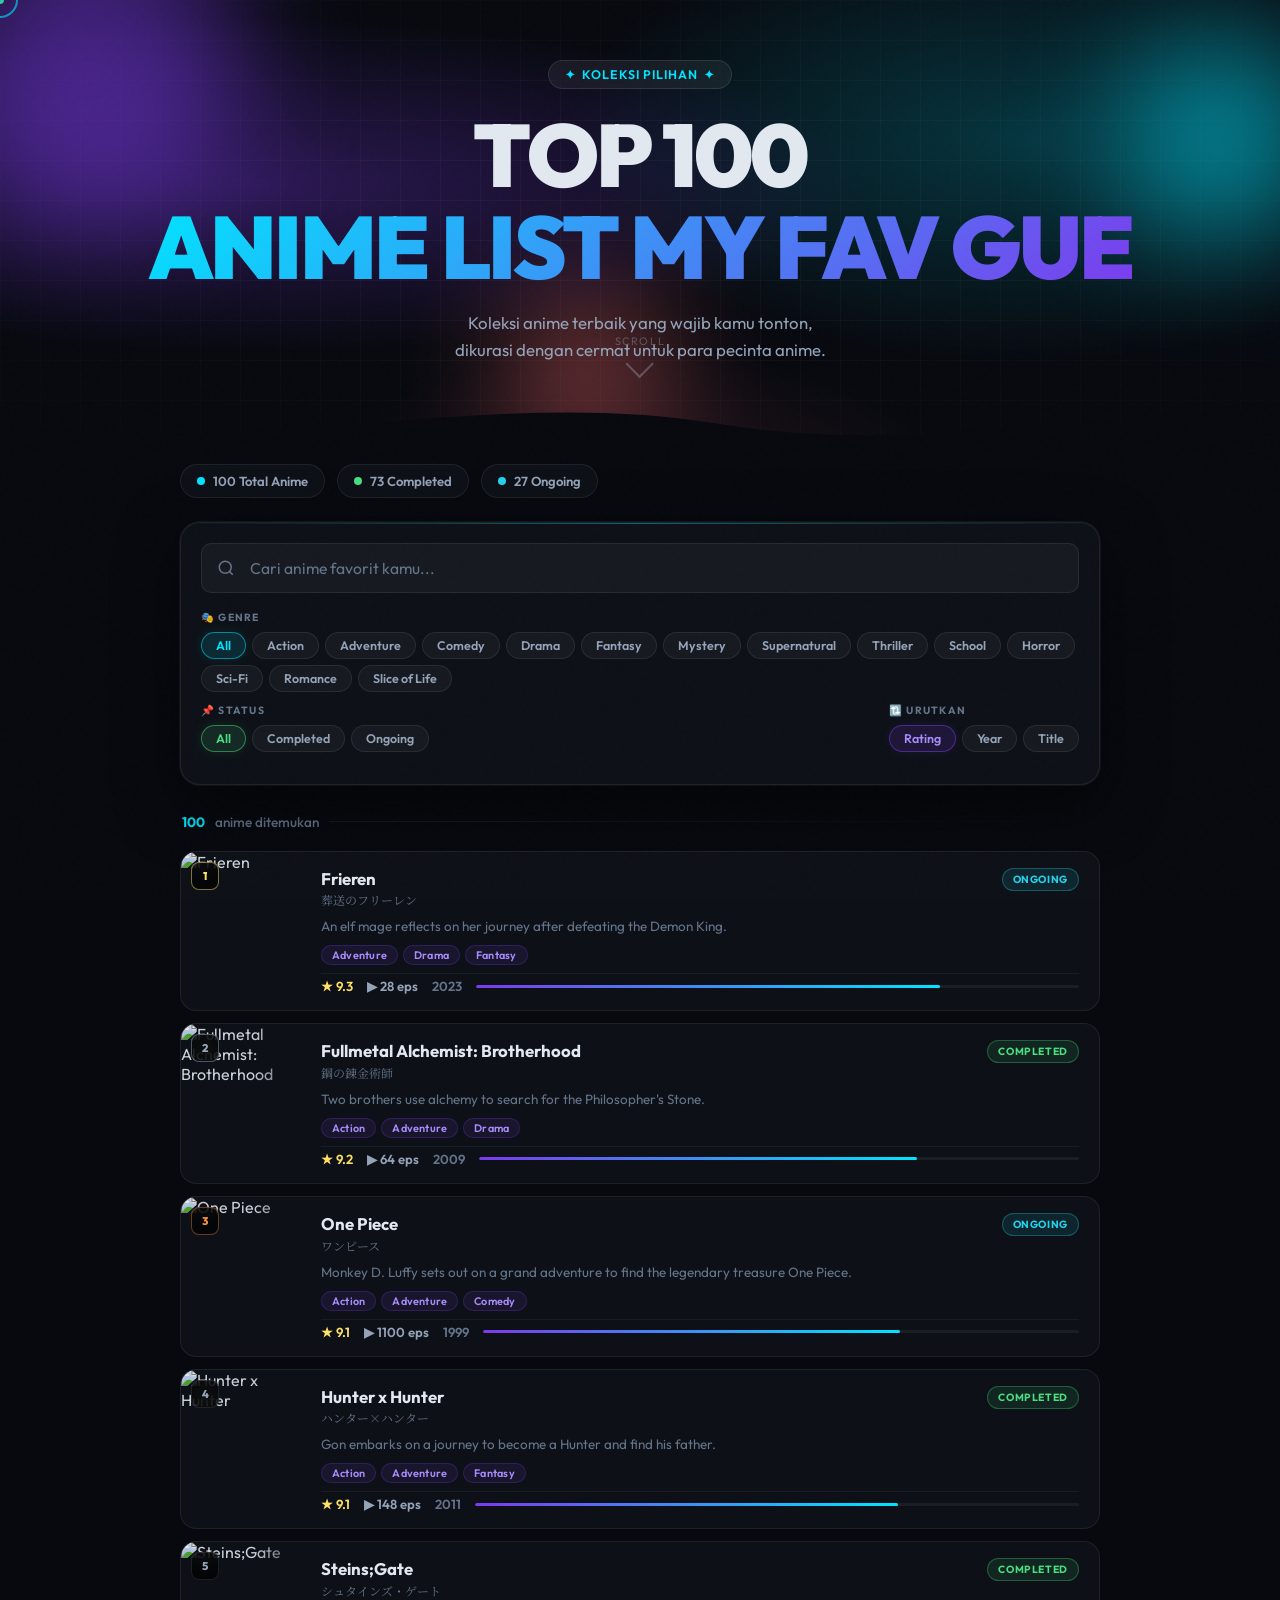
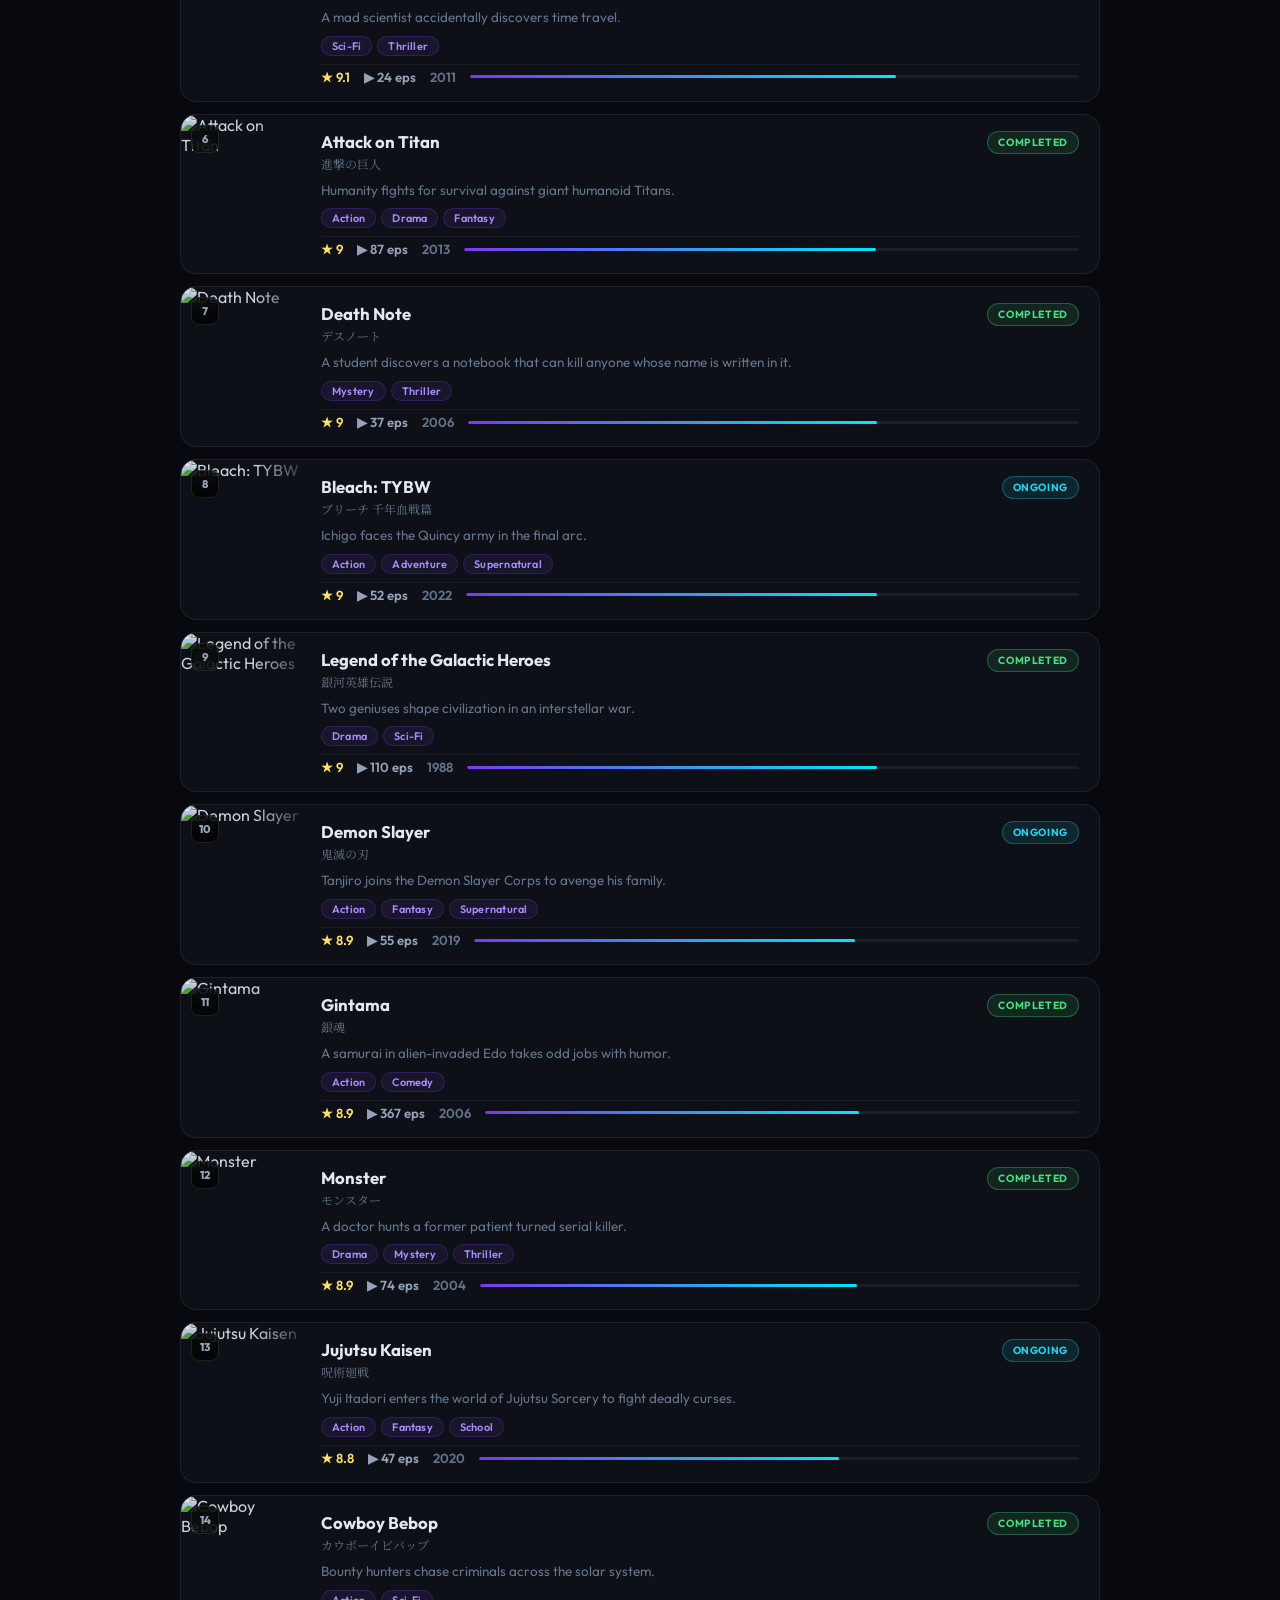
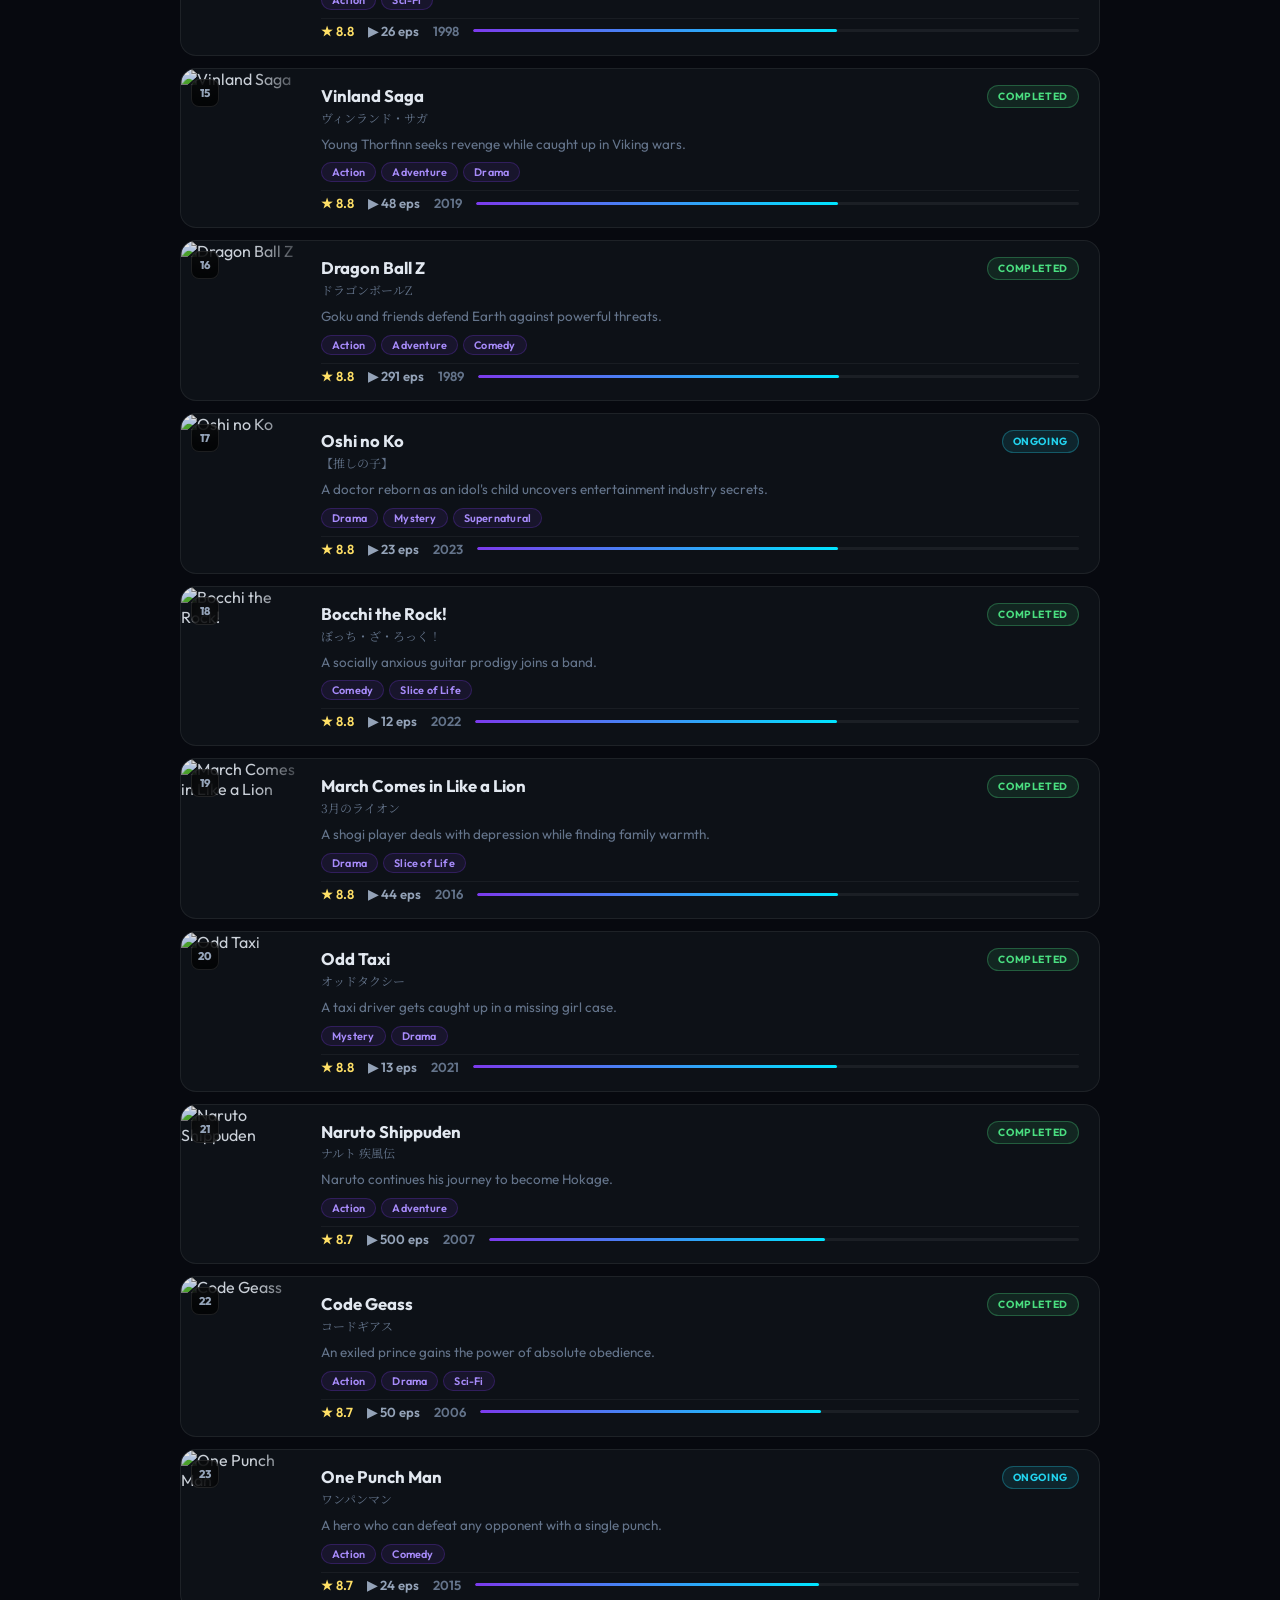
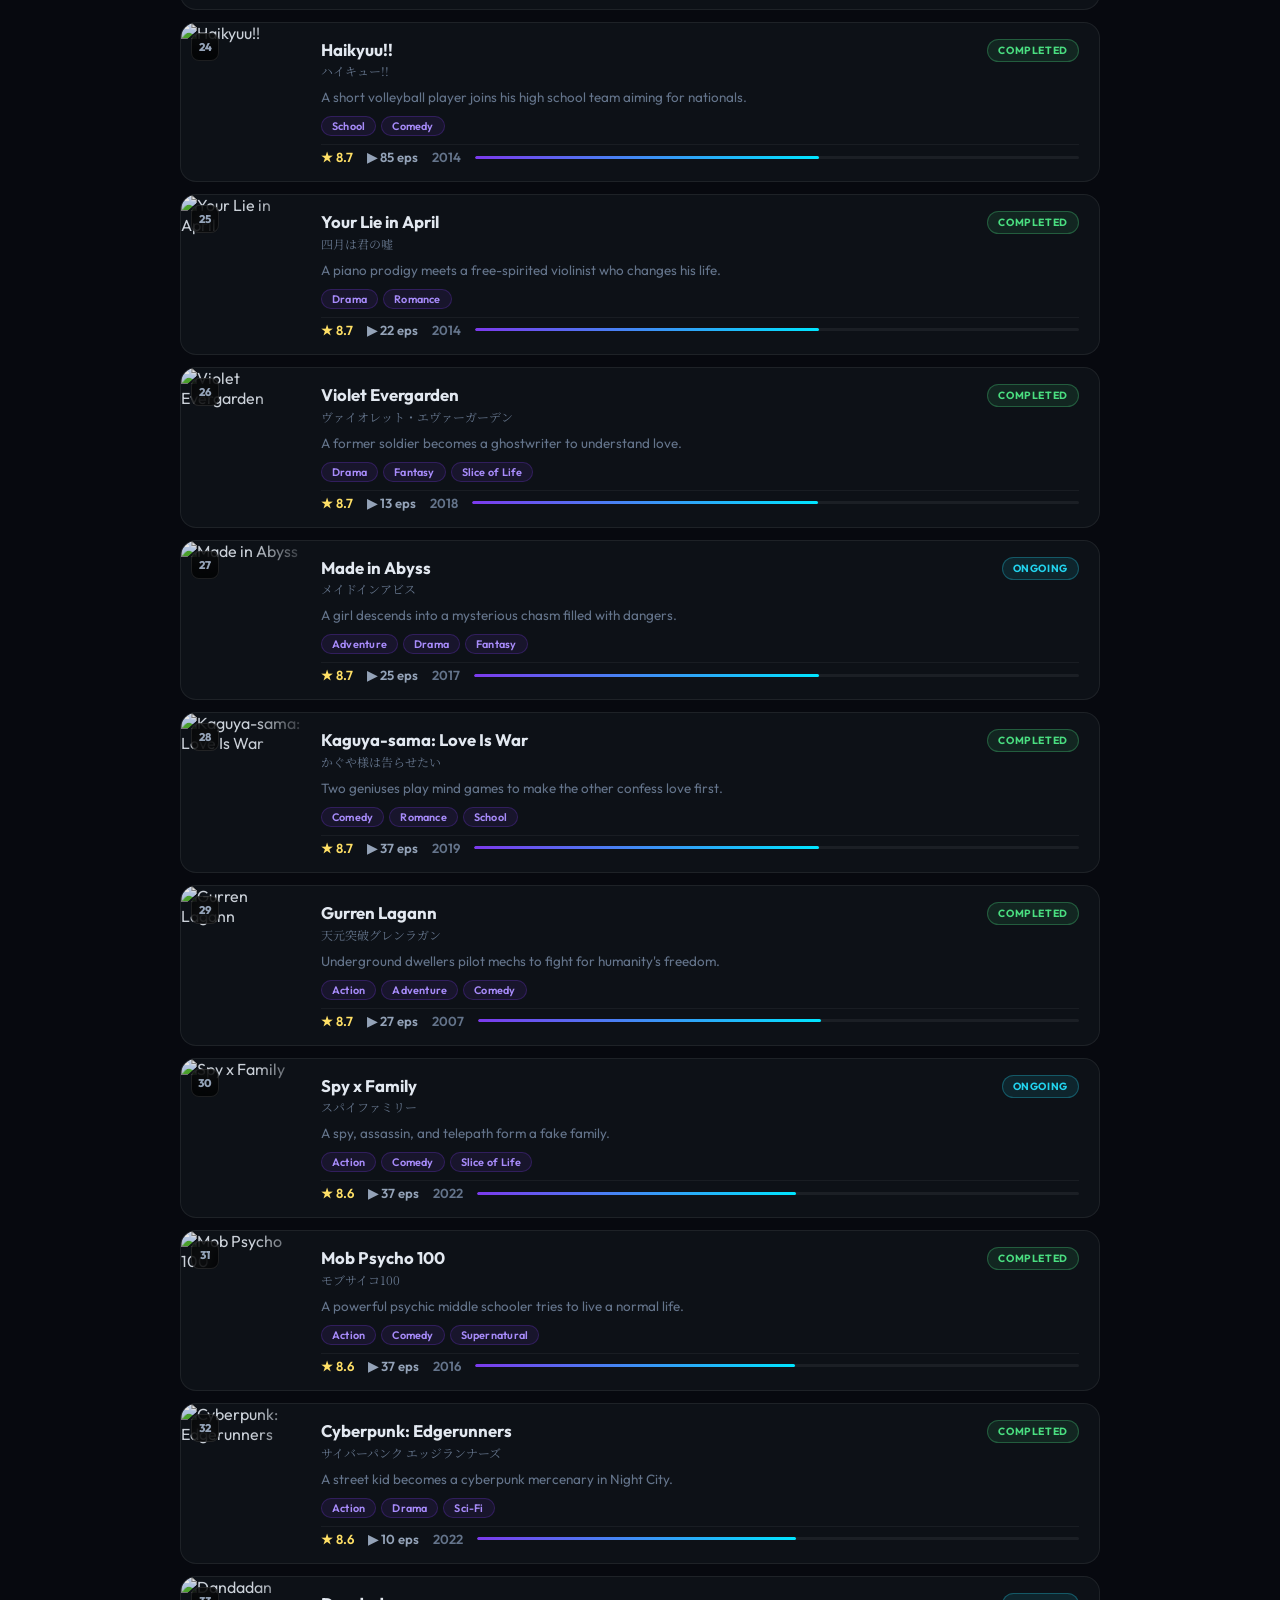
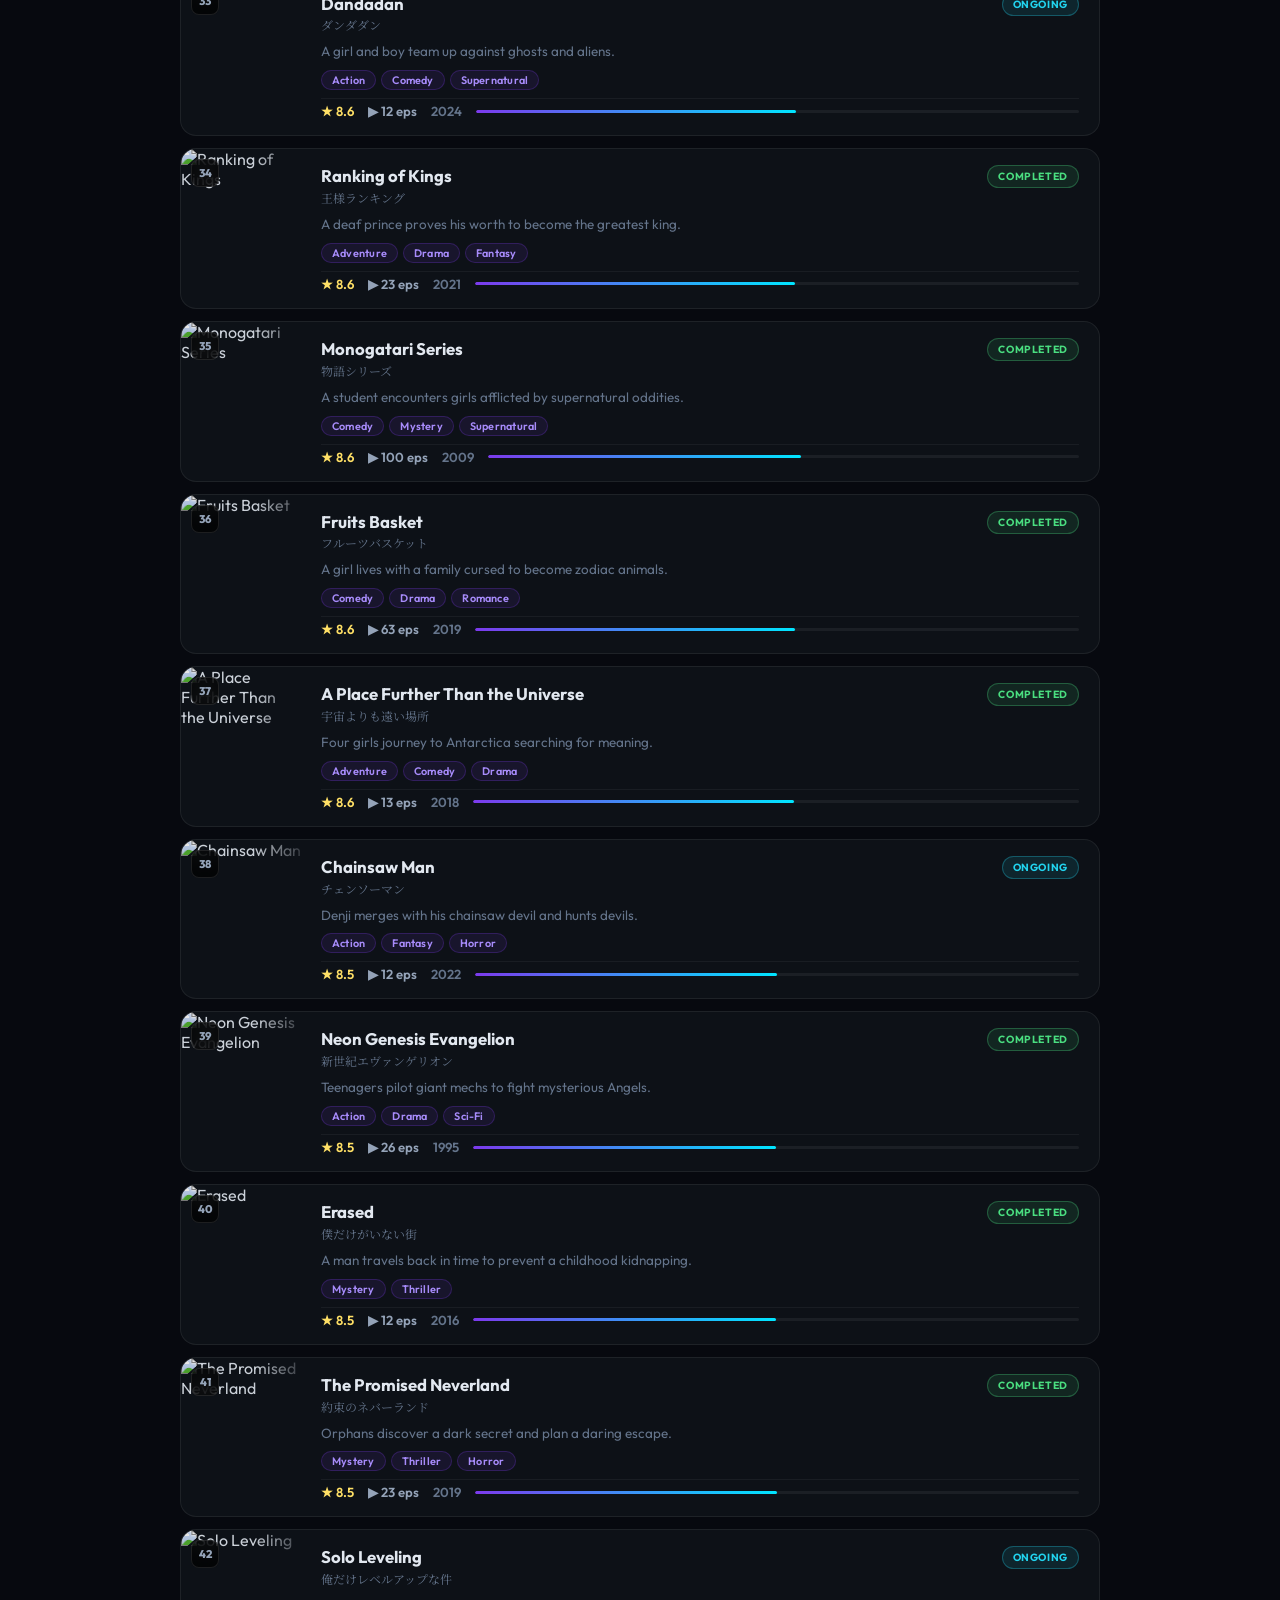
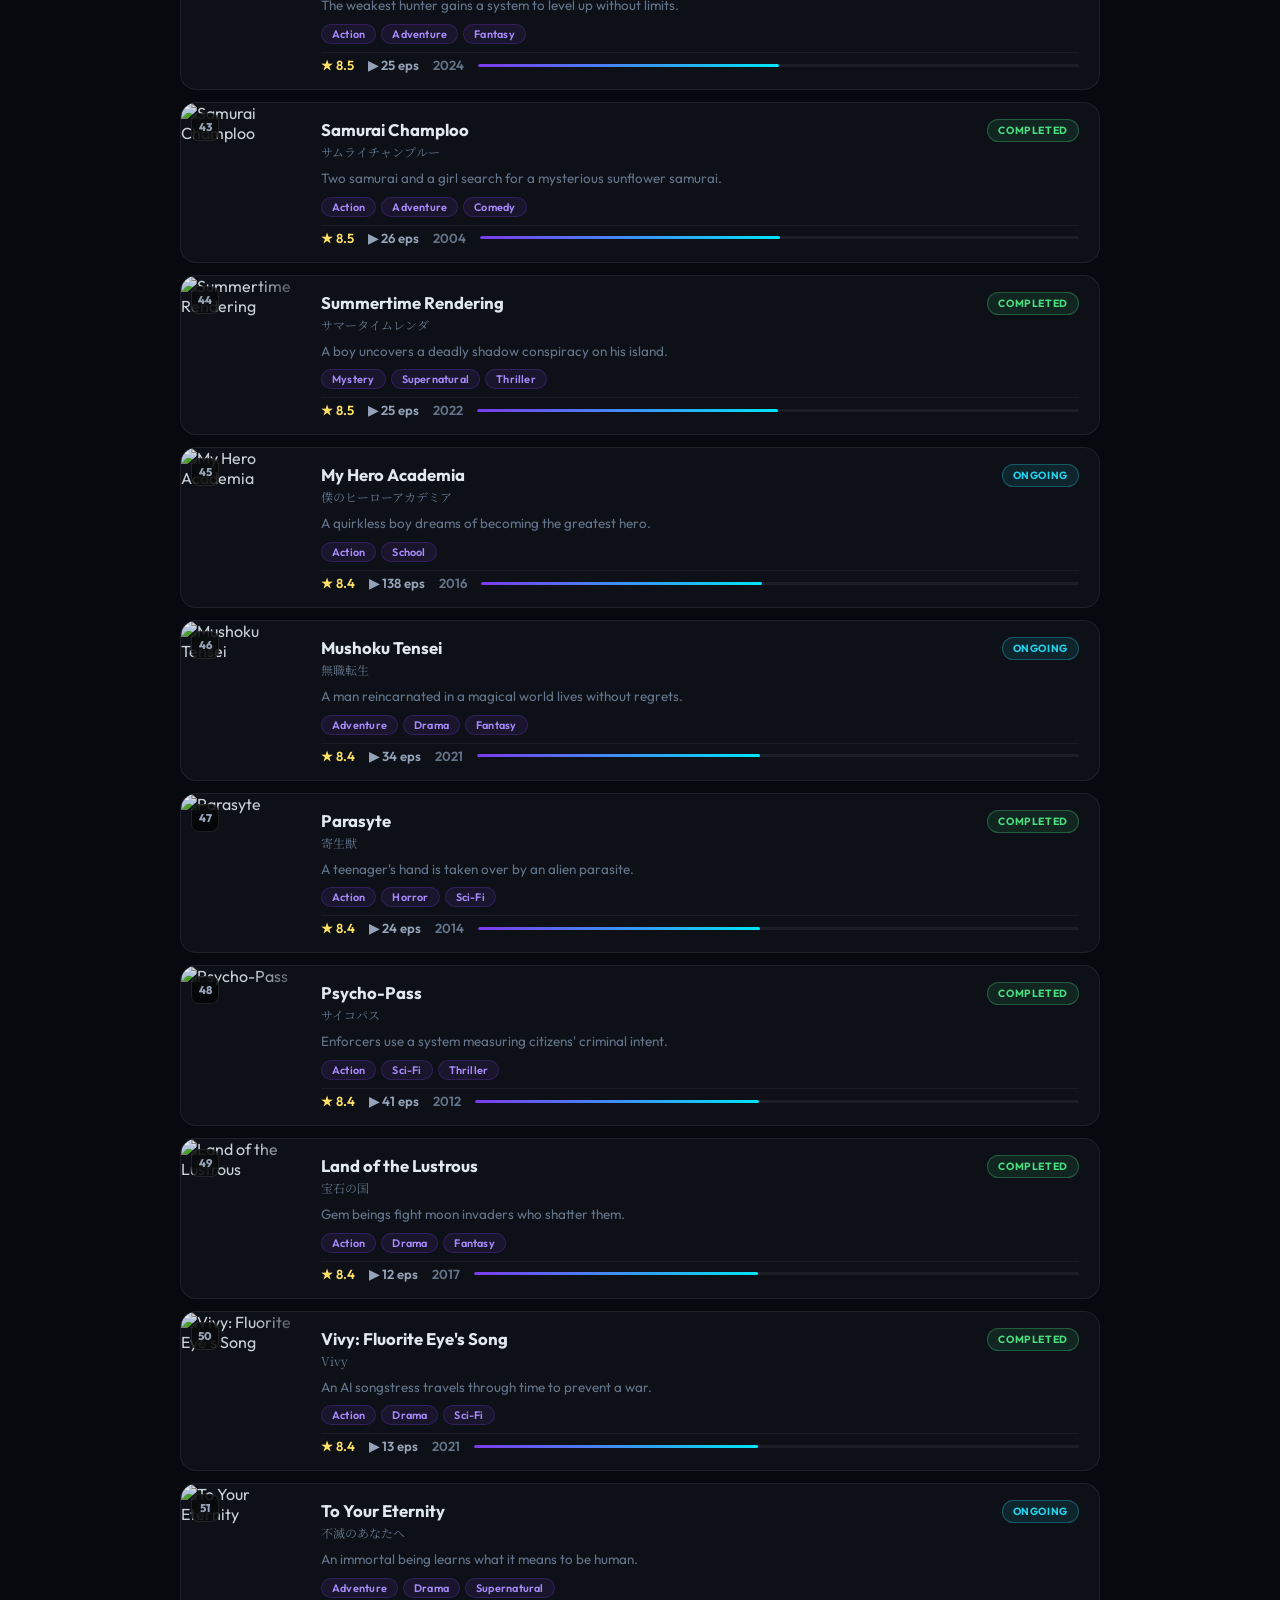
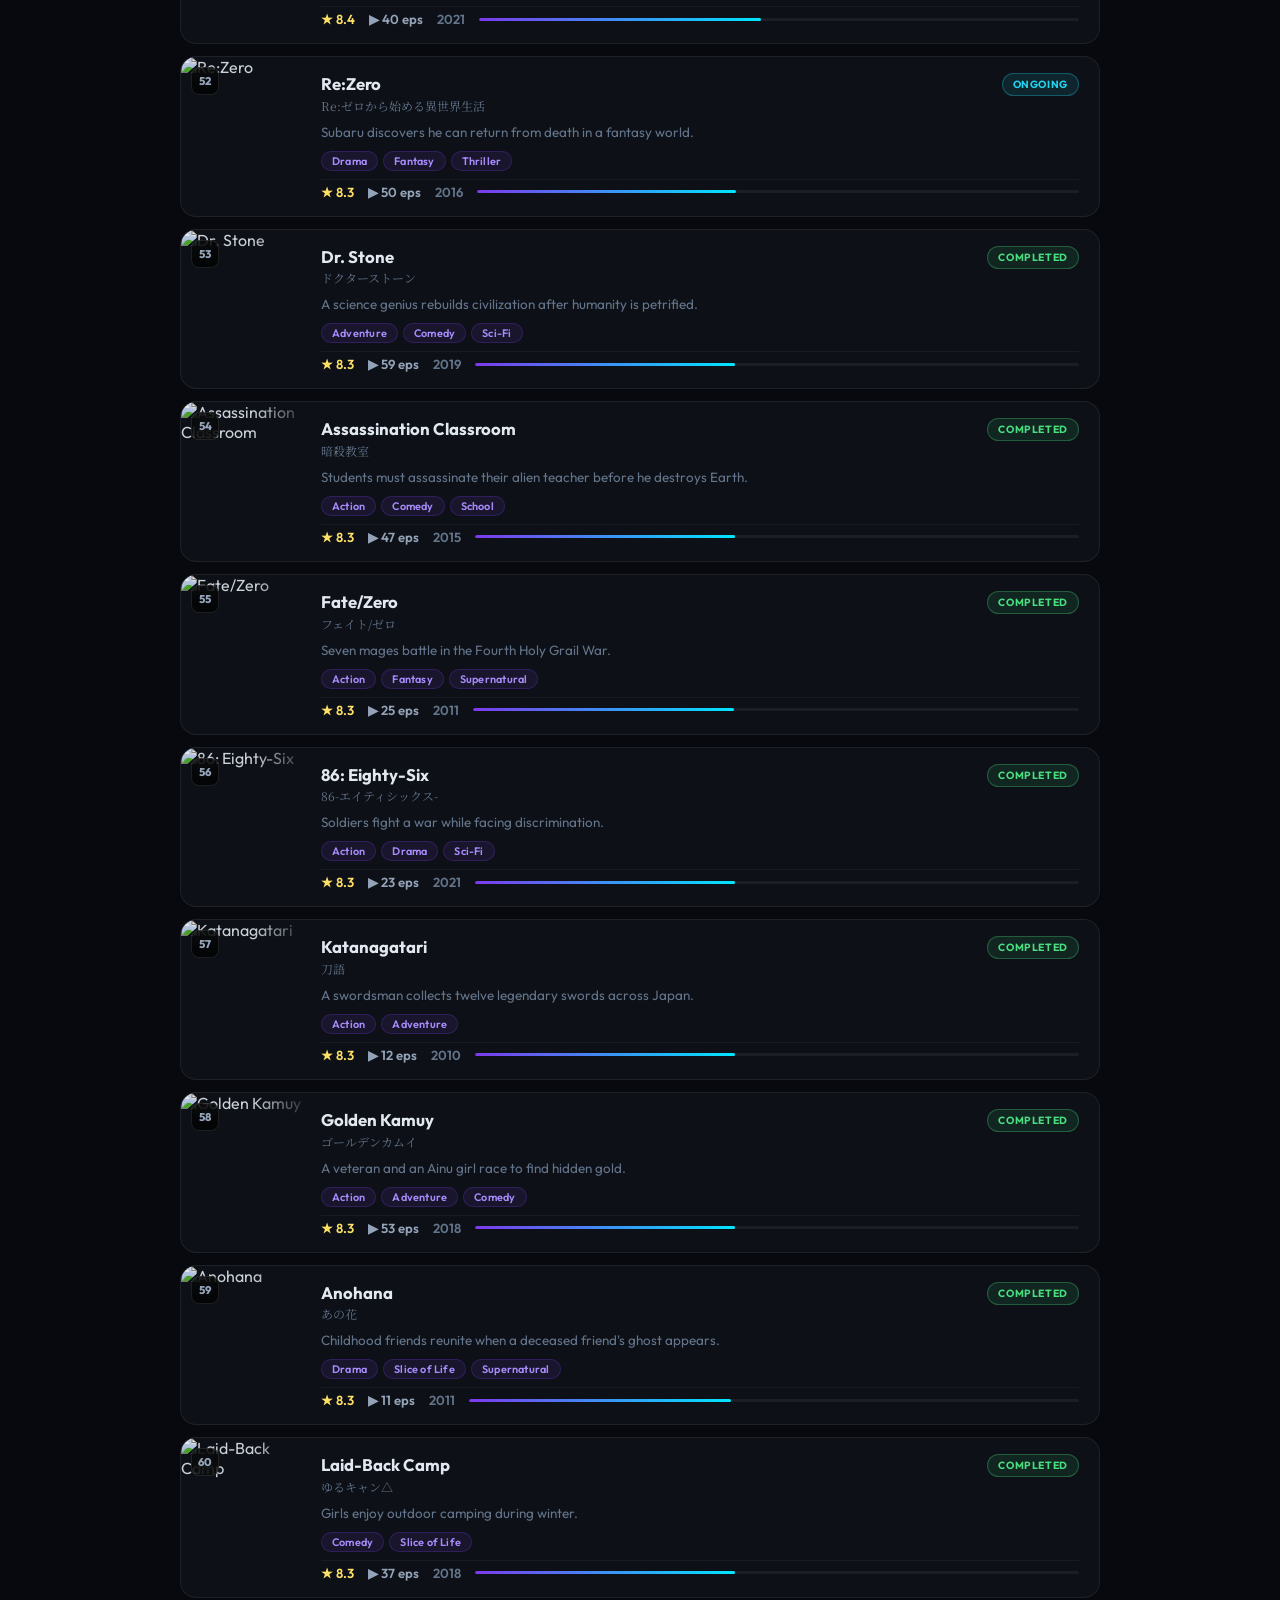
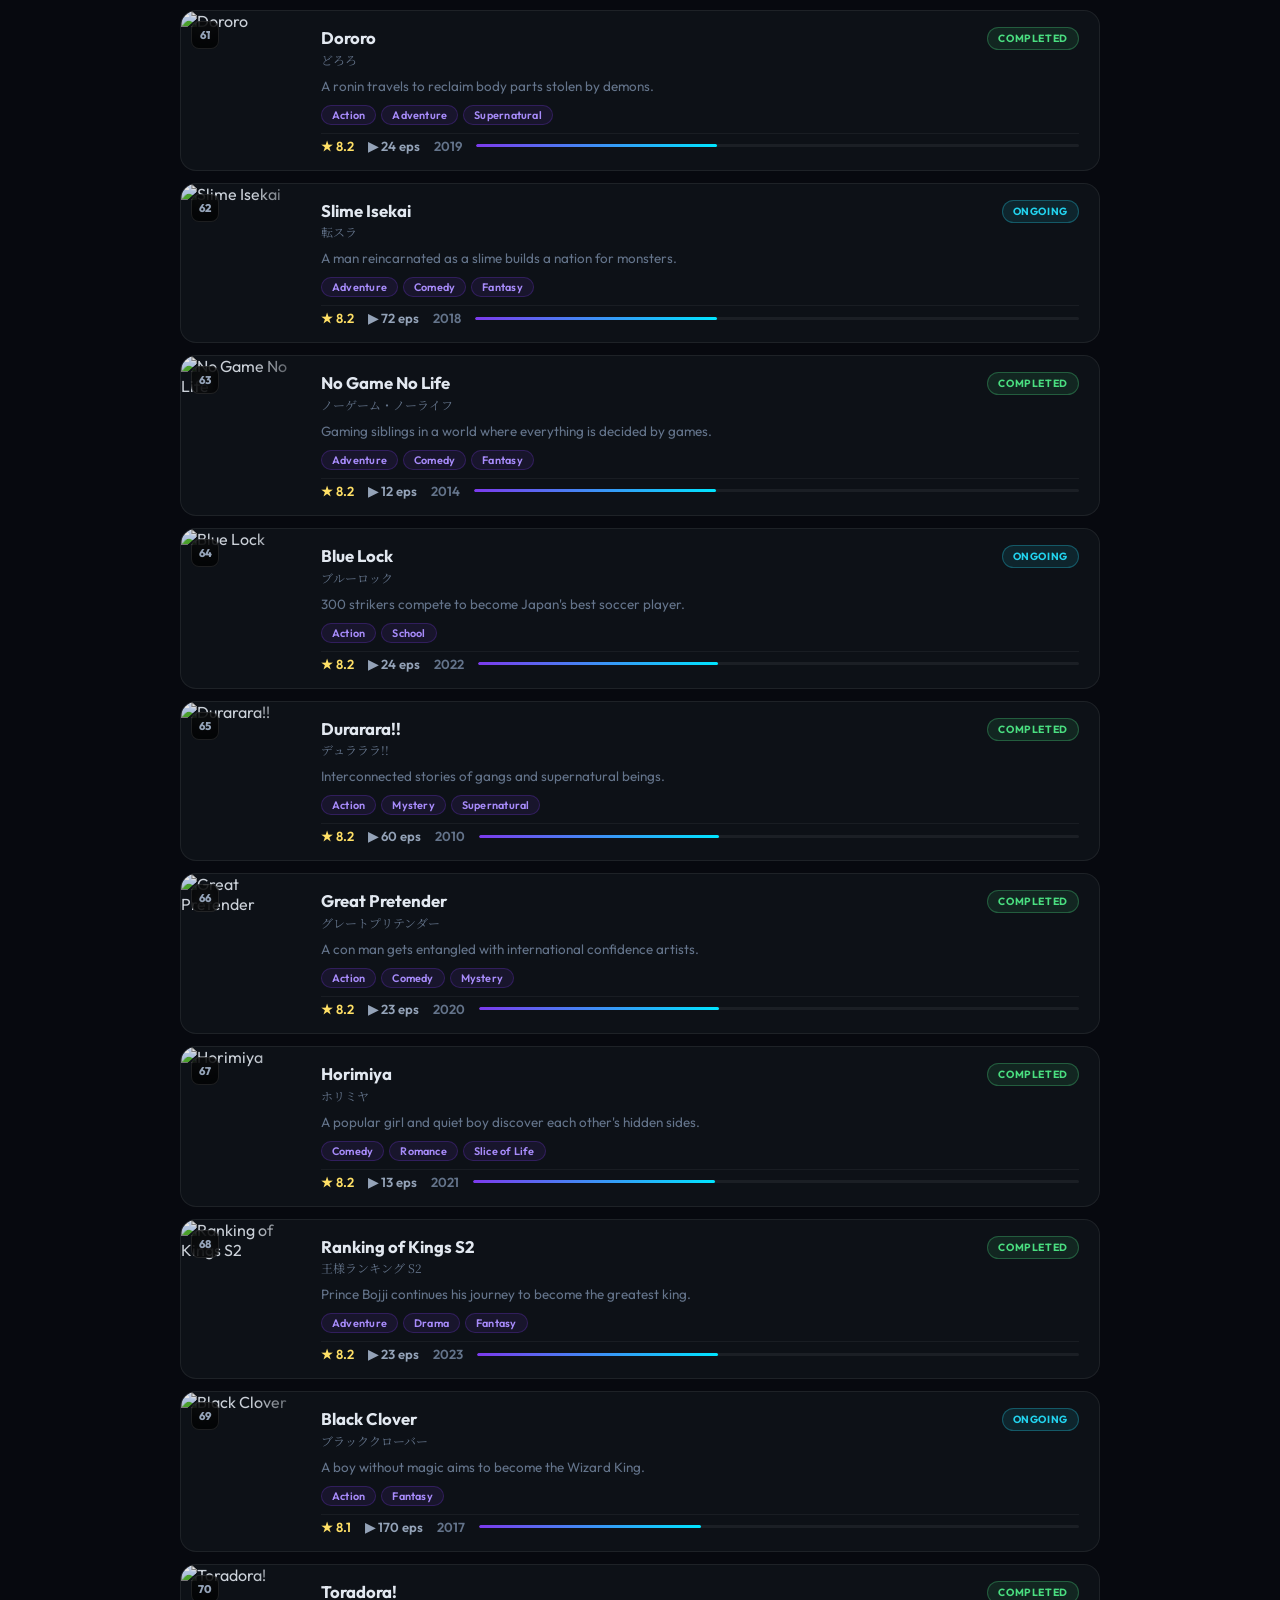
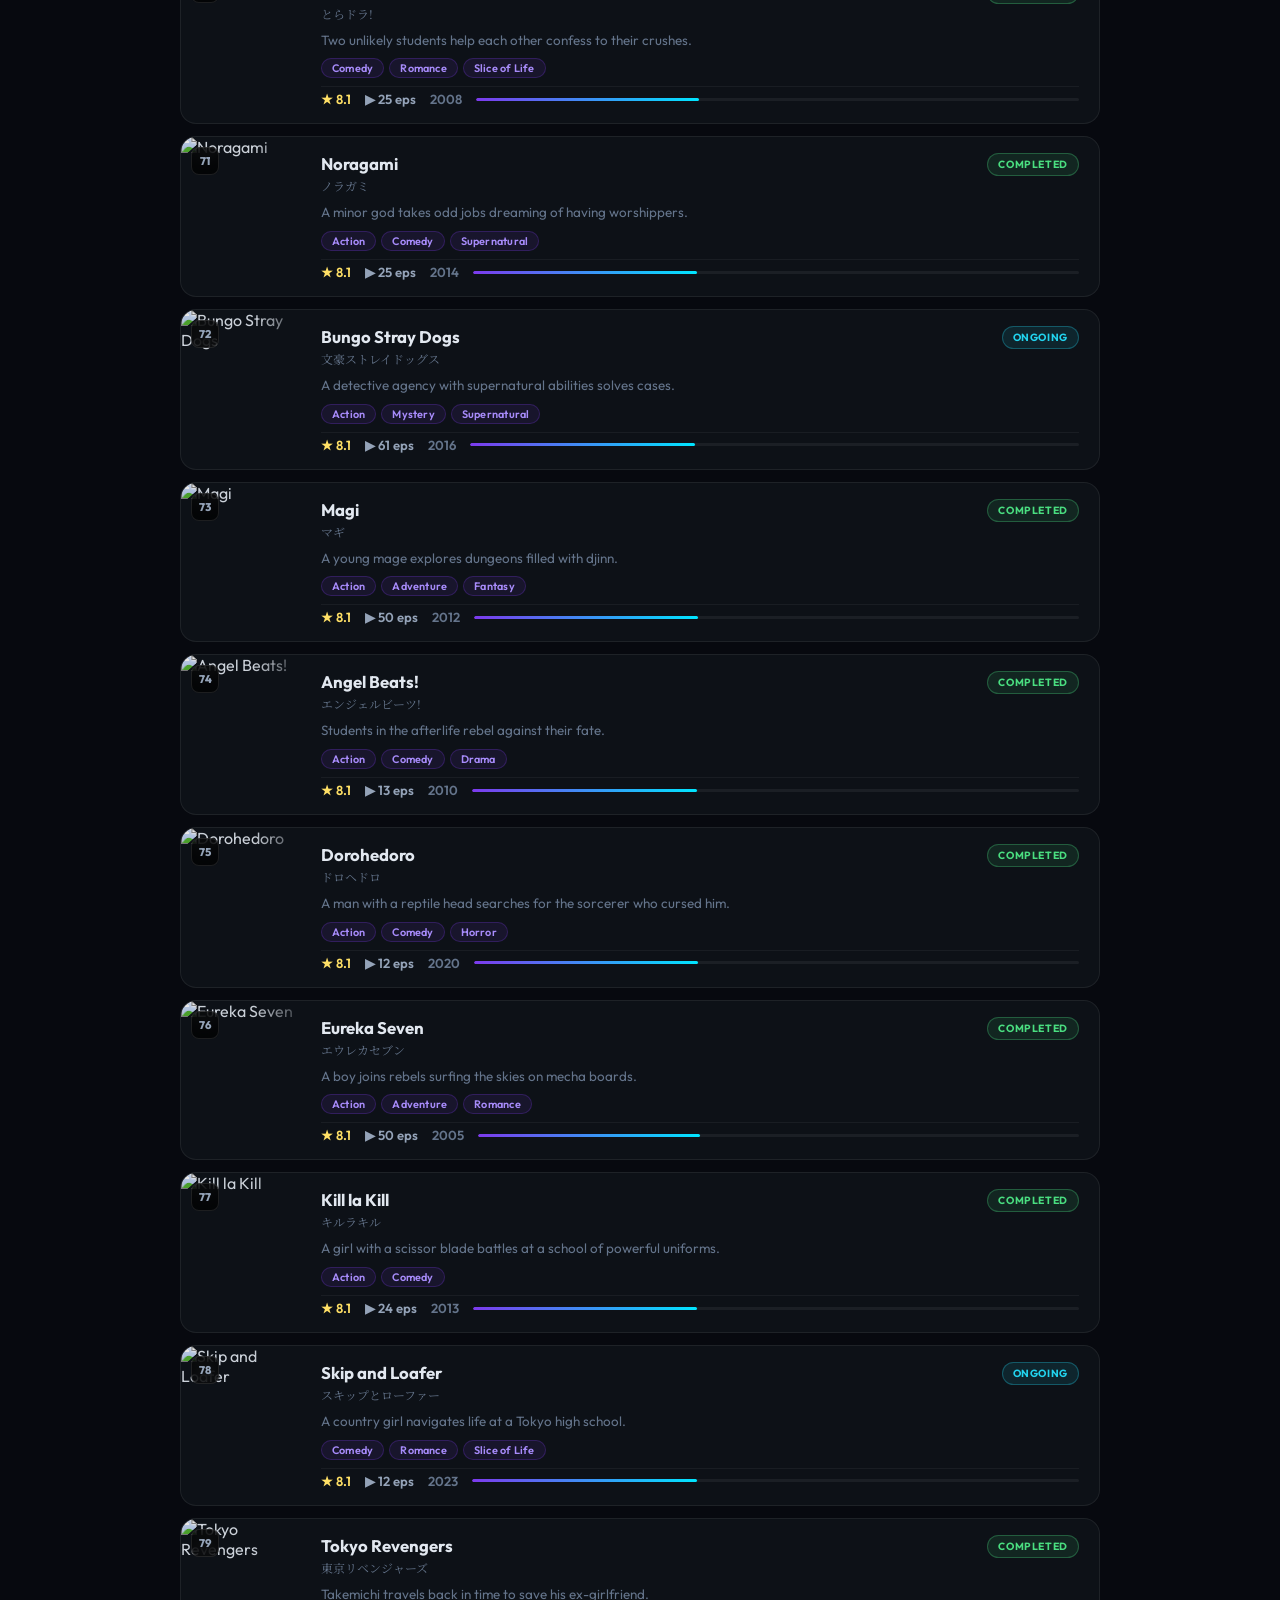
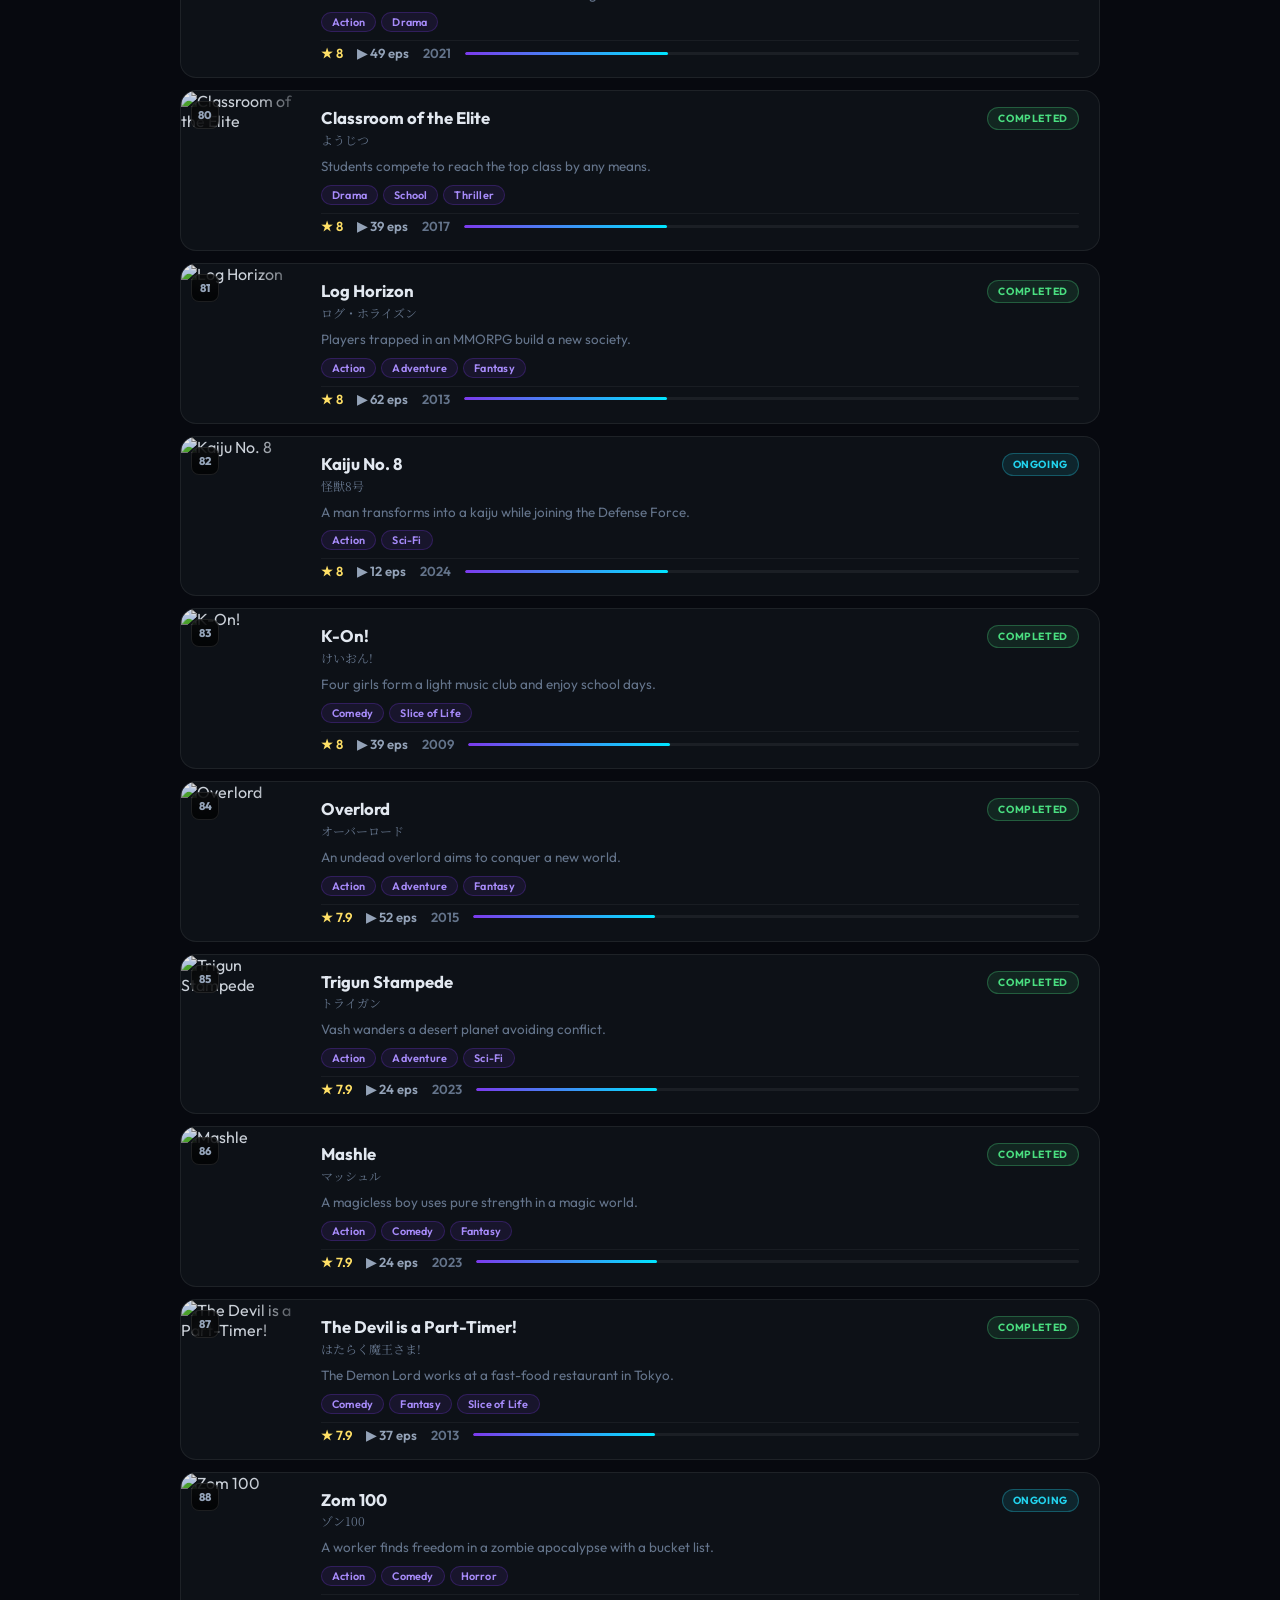
==== anime.html @ 63717e55 "upadte project AI" ====
<!DOCTYPE html>
<html lang="id">
<head>
  <meta charset="UTF-8">
  <meta name="viewport" content="width=device-width, initial-scale=1.0">
  <title>Anime List — 100 Terbaik</title>
  <link rel="stylesheet" href="css/anime.css">
  <link rel="shortcut icon" href="image/logov4.png" type="image/x-icon">
</head>
<body>

  <!-- CUSTOM CURSOR -->
  <div class="cursor-dot"></div>
  <div class="cursor-ring"></div>

  <!-- HERO -->
  <div class="hero">
    <div class="hero-bg"></div>
    <div class="hero-grid"></div>
    <div class="hero-orb hero-orb-1"></div>
    <div class="hero-orb hero-orb-2"></div>
    <div class="hero-orb hero-orb-3"></div>

    <div class="hero-content">
      <div class="hero-badge">
        <span>✦</span>
        <span>Koleksi Pilihan</span>
        <span>✦</span>
      </div>
      <h1 class="hero-title">
        <span class="word-1">TOP 100</span><br>
        <span class="word-2">ANIME LIST MY FAV GUE</span>
      </h1>
      <p class="hero-sub">Koleksi anime terbaik yang wajib kamu tonton, dikurasi dengan cermat untuk para pecinta anime.</p>
    </div>

    <div class="scroll-indicator">
      <span>SCROLL</span>
      <div class="scroll-arrow"></div>
    </div>

    <!-- Wave SVG -->
    <svg class="hero-wave" xmlns="http://www.w3.org/2000/svg" viewBox="0 0 1440 80" preserveAspectRatio="none">
      <path fill="#07090f" d="M0,40 C240,80 480,0 720,40 C960,80 1200,0 1440,40 L1440,80 L0,80Z"/>
    </svg>
  </div>

  <!-- MAIN CONTENT -->
  <div class="container">

    <!-- STATS -->
    <div class="stats-bar" id="statsBar"></div>

    <!-- FILTER BOX -->
    <div class="filter-box">
      <div class="search-wrap">
        <svg class="search-icon" xmlns="http://www.w3.org/2000/svg" fill="none" viewBox="0 0 24 24" stroke-width="2" stroke="currentColor">
          <circle cx="11" cy="11" r="8"/>
          <path d="m21 21-4.35-4.35"/>
        </svg>
        <input type="text" class="search-input" id="searchInput" placeholder="Cari anime favorit kamu...">
      </div>

      <div class="filter-section">
        <span class="filter-label">🎭 Genre</span>
        <div class="filter-tags" id="genreFilters"></div>
      </div>

      <div class="filter-row" style="margin-top:12px;">
        <div class="filter-section" style="flex:1;">
          <span class="filter-label">📌 Status</span>
          <div class="filter-tags" id="statusFilters"></div>
        </div>
        <div class="filter-section">
          <span class="filter-label">🔃 Urutkan</span>
          <div class="filter-tags" id="sortFilters"></div>
        </div>
      </div>
    </div>

    <!-- RESULT INFO -->
    <p class="result-count" id="resultCount"></p>

    <!-- ANIME LIST -->
    <div class="anime-list" id="animeList"></div>
  </div>

  <script src="js/anime.js"></script>
</body>
</html>
---- css/anime.css ----
@import url('https://fonts.googleapis.com/css2?family=Outfit:wght@300;400;500;600;700;800;900&family=Noto+Serif+JP:wght@400;700&display=swap');

/* ===== CUSTOM CURSOR ===== */
*, *::before, *::after { margin: 0; padding: 0; box-sizing: border-box; cursor: none !important; }

.cursor-dot {
  position: fixed;
  width: 8px;
  height: 8px;
  background: #00e5ff;
  border-radius: 50%;
  pointer-events: none;
  z-index: 99999;
  transform: translate(-50%, -50%);
  transition: width 0.2s, height 0.2s, background 0.2s, opacity 0.2s;
  mix-blend-mode: difference;
}

.cursor-ring {
  position: fixed;
  width: 36px;
  height: 36px;
  border: 2px solid rgba(0, 229, 255, 0.6);
  border-radius: 50%;
  pointer-events: none;
  z-index: 99998;
  transform: translate(-50%, -50%);
  transition: width 0.35s cubic-bezier(.23,1,.32,1),
              height 0.35s cubic-bezier(.23,1,.32,1),
              border-color 0.35s,
              background 0.35s;
}

.cursor-dot.hovering {
  width: 12px;
  height: 12px;
  background: #ff6b6b;
}

.cursor-ring.hovering {
  width: 56px;
  height: 56px;
  border-color: rgba(255, 107, 107, 0.5);
  background: rgba(255, 107, 107, 0.05);
}

.cursor-dot.clicking {
  width: 4px;
  height: 4px;
  background: #ffe066;
}

.cursor-ring.clicking {
  width: 28px;
  height: 28px;
  border-color: #ffe066;
  background: rgba(255, 224, 102, 0.08);
}

/* ===== ROOT & BODY ===== */
:root {
  --bg: #07090f;
  --surface: #0d1117;
  --surface2: #111827;
  --border: rgba(255,255,255,0.07);
  --accent: #00e5ff;
  --accent2: #7c3aed;
  --accent3: #ff6b6b;
  --gold: #ffe066;
  --text: #e2e8f0;
  --muted: #64748b;
  --muted2: #94a3b8;
  --ongoing: #22d3ee;
  --completed: #4ade80;
  --upcoming: #f59e0b;
  --radius: 16px;
  --radius-sm: 10px;
  --shadow: 0 0 0 1px rgba(255,255,255,0.05), 0 20px 60px rgba(0,0,0,0.6);
  --glow: 0 0 20px rgba(0, 229, 255, 0.15);
}

body {
  font-family: 'Outfit', sans-serif;
  background: var(--bg);
  color: var(--text);
  min-height: 100vh;
  overflow-x: hidden;
}

/* ===== NOISE TEXTURE OVERLAY ===== */
body::before {
  content: '';
  position: fixed;
  inset: 0;
  background-image: url("data:image/svg+xml,%3Csvg viewBox='0 0 256 256' xmlns='http://www.w3.org/2000/svg'%3E%3Cfilter id='noise'%3E%3CfeTurbulence type='fractalNoise' baseFrequency='0.9' numOctaves='4' stitchTiles='stitch'/%3E%3C/filter%3E%3Crect width='100%25' height='100%25' filter='url(%23noise)' opacity='0.04'/%3E%3C/svg%3E");
  pointer-events: none;
  z-index: 9999;
  opacity: 0.4;
}

/* ===== HERO ===== */
.hero {
  position: relative;
  min-height: 420px;
  display: flex;
  align-items: center;
  justify-content: center;
  text-align: center;
  overflow: hidden;
  padding: 60px 20px 100px;
}

.hero-bg {
  position: absolute;
  inset: 0;
  background:
    radial-gradient(ellipse 80% 60% at 20% 40%, rgba(124,58,237,0.3) 0%, transparent 60%),
    radial-gradient(ellipse 60% 80% at 80% 30%, rgba(0,229,255,0.2) 0%, transparent 60%),
    radial-gradient(ellipse 40% 40% at 50% 100%, rgba(255,107,107,0.1) 0%, transparent 60%),
    var(--bg);
  z-index: 0;
}

.hero-grid {
  position: absolute;
  inset: 0;
  background-image:
    linear-gradient(rgba(255,255,255,0.03) 1px, transparent 1px),
    linear-gradient(90deg, rgba(255,255,255,0.03) 1px, transparent 1px);
  background-size: 40px 40px;
  mask-image: radial-gradient(ellipse 80% 80% at 50% 50%, black 30%, transparent 100%);
  z-index: 0;
}

.hero-orb {
  position: absolute;
  border-radius: 50%;
  filter: blur(60px);
  opacity: 0.5;
  animation: float 8s ease-in-out infinite;
  z-index: 0;
}

.hero-orb-1 {
  width: 300px; height: 300px;
  background: var(--accent2);
  top: -80px; left: -60px;
  animation-delay: 0s;
}

.hero-orb-2 {
  width: 200px; height: 200px;
  background: var(--accent);
  top: 40px; right: -40px;
  animation-delay: -3s;
}

.hero-orb-3 {
  width: 150px; height: 150px;
  background: var(--accent3);
  bottom: 20px; left: 40%;
  animation-delay: -5s;
}

@keyframes float {
  0%, 100% { transform: translateY(0) scale(1); }
  50% { transform: translateY(-20px) scale(1.05); }
}

.hero-content {
  position: relative;
  z-index: 1;
}

.hero-badge {
  display: inline-flex;
  align-items: center;
  gap: 6px;
  background: rgba(255,255,255,0.06);
  border: 1px solid rgba(255,255,255,0.1);
  border-radius: 50px;
  padding: 6px 16px;
  font-size: 0.78rem;
  font-weight: 600;
  letter-spacing: 0.08em;
  text-transform: uppercase;
  color: var(--accent);
  margin-bottom: 20px;
  backdrop-filter: blur(10px);
}

.hero-title {
  font-size: clamp(2.8rem, 7vw, 5.5rem);
  font-weight: 900;
  line-height: 1.05;
  letter-spacing: -0.03em;
  margin-bottom: 16px;
}

.hero-title .word-1 { color: var(--text); }
.hero-title .word-2 {
  background: linear-gradient(135deg, var(--accent), var(--accent2));
  -webkit-background-clip: text;
  -webkit-text-fill-color: transparent;
  background-clip: text;
}

.hero-sub {
  color: var(--muted2);
  font-size: 1.05rem;
  font-weight: 400;
  max-width: 400px;
  margin: 0 auto;
  line-height: 1.6;
}

.hero-wave {
  position: absolute;
  bottom: 0;
  left: 0;
  right: 0;
  height: 80px;
  z-index: 1;
}

/* ===== SCROLL INDICATOR ===== */
.scroll-indicator {
  position: absolute;
  bottom: 90px;
  left: 50%;
  transform: translateX(-50%);
  display: flex;
  flex-direction: column;
  align-items: center;
  gap: 6px;
  z-index: 2;
  opacity: 0.4;
  animation: scrollBounce 2.5s ease-in-out infinite;
}

.scroll-indicator span {
  font-size: 0.68rem;
  letter-spacing: 0.15em;
  text-transform: uppercase;
  color: var(--muted2);
}

.scroll-arrow {
  width: 20px;
  height: 20px;
  border-right: 2px solid var(--muted2);
  border-bottom: 2px solid var(--muted2);
  transform: rotate(45deg);
}

@keyframes scrollBounce {
  0%, 100% { transform: translateX(-50%) translateY(0); }
  50% { transform: translateX(-50%) translateY(6px); }
}

/* ===== CONTAINER ===== */
.container {
  max-width: 960px;
  margin: 0 auto;
  padding: 0 20px 80px;
  position: relative;
  z-index: 2;
}

/* ===== STATS BAR ===== */
.stats-bar {
  display: flex;
  gap: 12px;
  margin-bottom: 24px;
  flex-wrap: wrap;
}

.stat-pill {
  display: flex;
  align-items: center;
  gap: 8px;
  background: var(--surface);
  border: 1px solid var(--border);
  border-radius: 50px;
  padding: 8px 16px;
  font-size: 0.82rem;
  font-weight: 600;
  color: var(--muted2);
  transition: border-color 0.3s;
}

.stat-pill:hover { border-color: rgba(0,229,255,0.3); }

.stat-pill .dot {
  width: 8px; height: 8px;
  border-radius: 50%;
}
.dot-total { background: var(--accent); }
.dot-completed { background: var(--completed); }
.dot-ongoing { background: var(--ongoing); animation: pulse 2s infinite; }

@keyframes pulse {
  0%, 100% { opacity: 1; box-shadow: 0 0 0 0 rgba(34,211,238,0.4); }
  50% { opacity: 0.8; box-shadow: 0 0 0 5px rgba(34,211,238,0); }
}

/* ===== FILTER BOX ===== */
.filter-box {
  background: var(--surface);
  border: 1px solid var(--border);
  border-radius: 20px;
  padding: 20px;
  margin-bottom: 28px;
  box-shadow: var(--shadow);
  position: relative;
  overflow: hidden;
}

.filter-box::before {
  content: '';
  position: absolute;
  top: 0; left: 0; right: 0;
  height: 1px;
  background: linear-gradient(90deg, transparent, var(--accent), transparent);
  opacity: 0.4;
}

.search-wrap {
  position: relative;
  margin-bottom: 18px;
}

.search-icon {
  position: absolute;
  left: 16px;
  top: 50%;
  transform: translateY(-50%);
  width: 18px; height: 18px;
  color: var(--muted);
  pointer-events: none;
  transition: color 0.3s;
}

.search-input {
  width: 100%;
  padding: 14px 16px 14px 48px;
  border-radius: var(--radius-sm);
  border: 1.5px solid rgba(255,255,255,0.08);
  background: rgba(255,255,255,0.04);
  font-family: 'Outfit', sans-serif;
  font-size: 0.98rem;
  font-weight: 400;
  color: var(--text);
  outline: none;
  transition: border-color 0.3s, box-shadow 0.3s, background 0.3s;
}

.search-input::placeholder { color: var(--muted); }

.search-input:focus {
  border-color: var(--accent);
  background: rgba(0,229,255,0.04);
  box-shadow: 0 0 0 3px rgba(0,229,255,0.08), var(--glow);
}

.search-input:focus ~ .search-icon { color: var(--accent); }

.filter-section { margin-bottom: 12px; }

.filter-label {
  display: block;
  font-size: 0.65rem;
  font-weight: 700;
  letter-spacing: 0.12em;
  text-transform: uppercase;
  color: var(--muted);
  margin-bottom: 8px;
}

.filter-tags {
  display: flex;
  flex-wrap: wrap;
  gap: 6px;
}

.filter-tag {
  padding: 5px 14px;
  border-radius: 50px;
  border: 1px solid rgba(255,255,255,0.08);
  font-family: 'Outfit', sans-serif;
  font-size: 0.78rem;
  font-weight: 600;
  background: rgba(255,255,255,0.04);
  color: var(--muted2);
  transition: all 0.25s;
  position: relative;
  overflow: hidden;
}

.filter-tag::before {
  content: '';
  position: absolute;
  inset: 0;
  background: var(--accent);
  opacity: 0;
  transition: opacity 0.25s;
}

.filter-tag:hover {
  border-color: rgba(0,229,255,0.3);
  color: var(--accent);
}

.filter-tag.active {
  background: rgba(0,229,255,0.12);
  border-color: rgba(0,229,255,0.5);
  color: var(--accent);
  box-shadow: 0 0 12px rgba(0,229,255,0.1);
}

.filter-tag.active-status {
  background: rgba(74,222,128,0.12);
  border-color: rgba(74,222,128,0.5);
  color: var(--completed);
  box-shadow: 0 0 12px rgba(74,222,128,0.1);
}

.filter-tag.active-sort {
  background: rgba(124,58,237,0.15);
  border-color: rgba(124,58,237,0.5);
  color: #a78bfa;
  box-shadow: 0 0 12px rgba(124,58,237,0.1);
}

.filter-row {
  display: flex;
  flex-wrap: wrap;
  gap: 16px;
  align-items: flex-start;
}

/* ===== RESULT COUNT ===== */
.result-count {
  display: flex;
  align-items: center;
  gap: 10px;
  font-size: 0.85rem;
  color: var(--muted);
  font-weight: 500;
  margin-bottom: 20px;
  padding-left: 2px;
}

.result-count strong {
  color: var(--accent);
  font-weight: 700;
}

.result-line {
  flex: 1;
  height: 1px;
  background: linear-gradient(90deg, var(--border), transparent);
}

/* ===== ANIME LIST ===== */
.anime-list {
  display: flex;
  flex-direction: column;
  gap: 12px;
}

/* ===== ANIME CARD ===== */
.anime-card {
  background: var(--surface);
  border: 1px solid var(--border);
  border-radius: var(--radius);
  overflow: hidden;
  display: flex;
  position: relative;
  transition: transform 0.4s cubic-bezier(.23,1,.32,1), box-shadow 0.4s, border-color 0.4s;
  animation: cardIn 0.4s ease both;
}

@keyframes cardIn {
  from { opacity: 0; transform: translateY(16px); }
  to { opacity: 1; transform: translateY(0); }
}

.anime-card:hover {
  transform: translateY(-4px) scale(1.005);
  border-color: rgba(0,229,255,0.2);
  box-shadow: 0 0 0 1px rgba(0,229,255,0.08), 0 24px 60px rgba(0,0,0,0.5), 0 0 40px rgba(0,229,255,0.04);
}

/* Rank badge */
.rank-badge {
  position: absolute;
  top: 10px;
  left: 10px;
  z-index: 2;
  width: 28px;
  height: 28px;
  border-radius: 8px;
  background: rgba(0,0,0,0.7);
  backdrop-filter: blur(8px);
  border: 1px solid rgba(255,255,255,0.1);
  font-size: 0.7rem;
  font-weight: 800;
  color: var(--muted2);
  display: flex;
  align-items: center;
  justify-content: center;
}

.rank-badge.rank-gold { border-color: rgba(255,224,102,0.5); color: var(--gold); }
.rank-badge.rank-silver { border-color: rgba(148,163,184,0.5); color: #94a3b8; }
.rank-badge.rank-bronze { border-color: rgba(251,146,60,0.4); color: #fb923c; }

/* Image */
.anime-img-wrap {
  overflow: hidden;
  flex-shrink: 0;
  width: 120px;
  position: relative;
}

.anime-img {
  width: 100%;
  height: 100%;
  object-fit: cover;
  display: block;
  transition: transform 0.6s cubic-bezier(.23,1,.32,1), filter 0.4s;
  filter: brightness(0.9) saturate(1.1);
}

.anime-card:hover .anime-img {
  transform: scale(1.1);
  filter: brightness(1) saturate(1.3);
}

/* Image shimmer overlay */
.anime-img-wrap::after {
  content: '';
  position: absolute;
  inset: 0;
  background: linear-gradient(90deg, transparent 60%, rgba(13,17,23,0.8));
  pointer-events: none;
}

/* Body */
.anime-body {
  padding: 16px 20px;
  flex: 1;
  display: flex;
  flex-direction: column;
  gap: 8px;
  min-width: 0;
}

.anime-header {
  display: flex;
  justify-content: space-between;
  align-items: flex-start;
  gap: 10px;
}

.anime-title {
  font-family: 'Outfit', sans-serif;
  font-weight: 700;
  font-size: 1.05rem;
  color: var(--text);
  line-height: 1.3;
  transition: color 0.3s;
}

.anime-card:hover .anime-title { color: var(--accent); }

.anime-title-jp {
  font-family: 'Noto Serif JP', serif;
  font-size: 0.75rem;
  color: var(--muted);
  font-weight: 400;
  margin-top: 2px;
}

/* Status badge */
.status-badge {
  font-size: 0.65rem;
  font-weight: 700;
  letter-spacing: 0.06em;
  text-transform: uppercase;
  padding: 4px 10px;
  border-radius: 50px;
  white-space: nowrap;
  flex-shrink: 0;
  border: 1px solid;
}

.status-Completed {
  background: rgba(74,222,128,0.1);
  color: var(--completed);
  border-color: rgba(74,222,128,0.3);
}

.status-Ongoing {
  background: rgba(34,211,238,0.1);
  color: var(--ongoing);
  border-color: rgba(34,211,238,0.3);
}

.status-Upcoming {
  background: rgba(245,158,11,0.1);
  color: var(--upcoming);
  border-color: rgba(245,158,11,0.3);
}

/* Description */
.anime-desc {
  font-size: 0.84rem;
  color: var(--muted);
  line-height: 1.55;
  display: -webkit-box;
  -webkit-line-clamp: 2;
  -webkit-box-orient: vertical;
  overflow: hidden;
}

/* Genres */
.anime-genres {
  display: flex;
  flex-wrap: wrap;
  gap: 5px;
}

.genre-tag {
  font-size: 0.68rem;
  font-weight: 600;
  padding: 2px 10px;
  border-radius: 50px;
  background: rgba(124,58,237,0.1);
  border: 1px solid rgba(124,58,237,0.25);
  color: #a78bfa;
  letter-spacing: 0.02em;
}

/* Stats */
.anime-stats {
  display: flex;
  align-items: center;
  gap: 14px;
  font-size: 0.82rem;
  margin-top: auto;
  padding-top: 4px;
  border-top: 1px solid rgba(255,255,255,0.05);
}

.stat {
  display: flex;
  align-items: center;
  gap: 5px;
  font-weight: 600;
}

.stat-rating { color: var(--gold); }
.stat-eps { color: var(--muted2); }
.stat-year { color: var(--muted); }

/* Rating bar */
.rating-bar-wrap {
  flex: 1;
  height: 3px;
  background: rgba(255,255,255,0.06);
  border-radius: 99px;
  overflow: hidden;
  margin-left: auto;
}

.rating-bar-fill {
  height: 100%;
  border-radius: 99px;
  background: linear-gradient(90deg, var(--accent2), var(--accent));
  transition: width 0.8s cubic-bezier(.23,1,.32,1);
}

/* ===== EMPTY STATE ===== */
.empty-state {
  text-align: center;
  padding: 80px 20px;
  color: var(--muted);
}

.empty-state .empty-icon {
  font-size: 3rem;
  margin-bottom: 16px;
  display: block;
  filter: grayscale(0.3);
}

.empty-state p {
  font-size: 1rem;
  font-weight: 500;
}

.empty-state small {
  font-size: 0.82rem;
  color: var(--muted);
  display: block;
  margin-top: 6px;
}

/* ===== SCROLLBAR ===== */
::-webkit-scrollbar { width: 6px; }
::-webkit-scrollbar-track { background: var(--bg); }
::-webkit-scrollbar-thumb {
  background: rgba(255,255,255,0.1);
  border-radius: 3px;
}
::-webkit-scrollbar-thumb:hover { background: rgba(0,229,255,0.3); }

/* ===== RESPONSIVE ===== */
@media (max-width: 640px) {
  .hero-title { font-size: 2.4rem; }
  .hero { min-height: 320px; padding-bottom: 80px; }
  .stats-bar { gap: 8px; }
  .anime-card { flex-direction: column; }
  .anime-img-wrap { width: 100%; height: 200px; }
  .anime-img-wrap::after { background: linear-gradient(0deg, rgba(13,17,23,0.9) 0%, transparent 60%); }
  .filter-row { flex-direction: column; }
  .rank-badge { top: 8px; left: 8px; }
}

@media (max-width: 400px) {
  .hero-title { font-size: 2rem; }
}
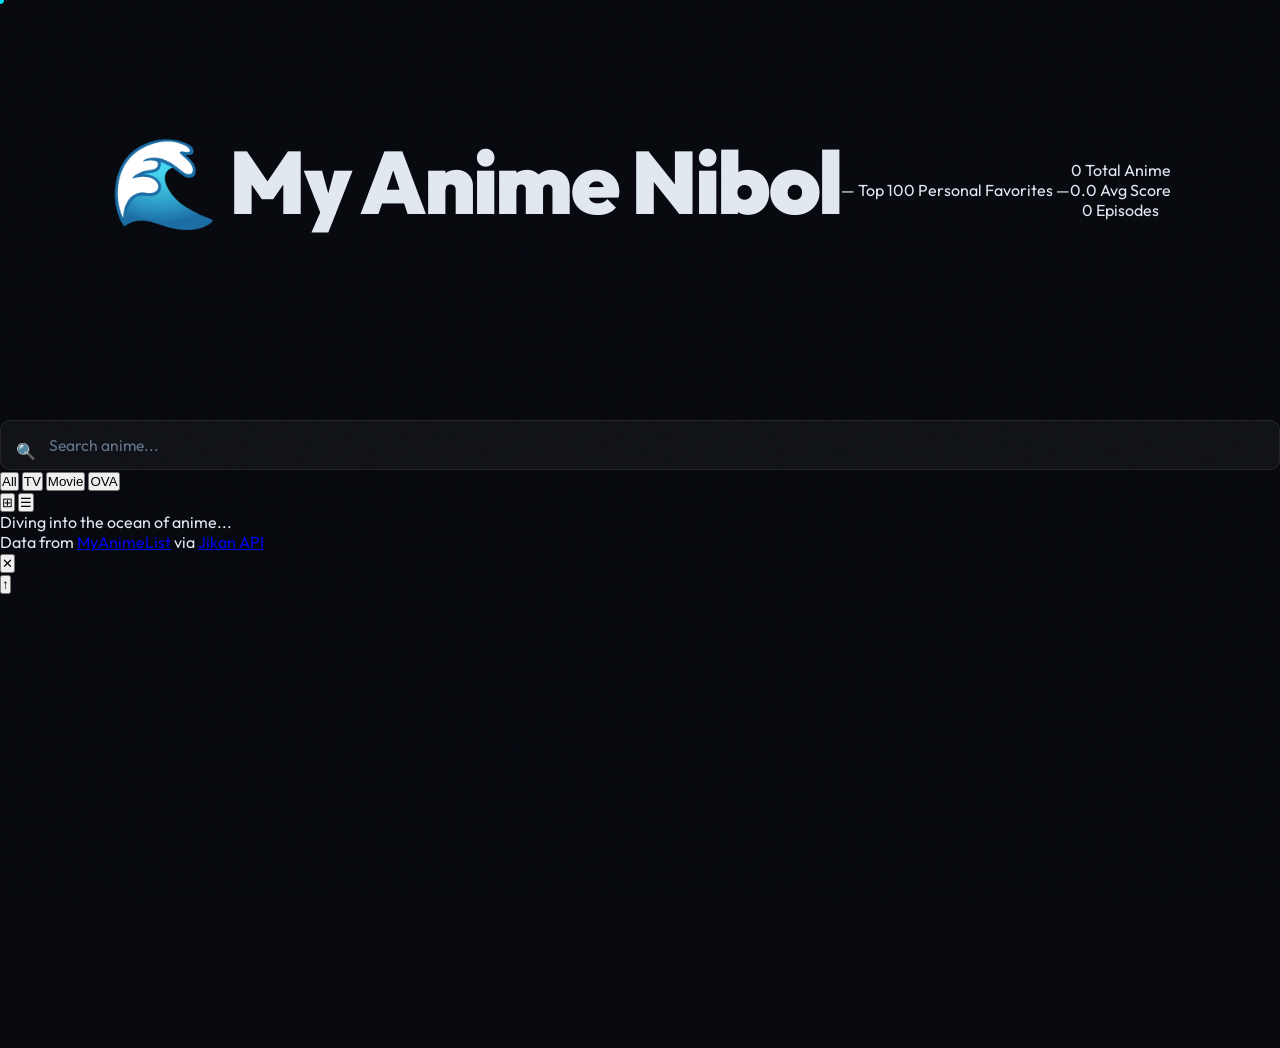
==== commit 64c9b34f: "upadte project AI" ====
--- a/anime.html
+++ b/anime.html
@@ -1,90 +1,97 @@
 <!DOCTYPE html>
-<html lang="id">
+<html lang="en">
+
 <head>
   <meta charset="UTF-8">
   <meta name="viewport" content="width=device-width, initial-scale=1.0">
-  <title>Anime List — 100 Terbaik</title>
+  <title>My Anime Nibol | Ocean Collection</title>
+  <meta name="description" content="Personal top 100 anime collection with an ocean-themed design. Curated list featuring the best anime series and movies.">
   <link rel="stylesheet" href="css/anime.css">
-  <link rel="shortcut icon" href="image/logov4.png" type="image/x-icon">
+  <link href="https://fonts.googleapis.com/css2?family=Outfit:wght@300;400;500;600;700;800;900&family=DM+Sans:wght@300;400;500;600&display=swap" rel="stylesheet">
 </head>
+
 <body>
+  <!-- Custom Cursor -->
+  <div class="cursor-dot" id="cursorDot"></div>
+  <div class="cursor-ring" id="cursorRing"></div>
 
-  <!-- CUSTOM CURSOR -->
-  <div class="cursor-dot"></div>
-  <div class="cursor-ring"></div>
+  <!-- Ocean Background -->
+  <div class="ocean-bg">
+    <div class="wave wave-1"></div>
+    <div class="wave wave-2"></div>
+    <div class="wave wave-3"></div>
+  </div>
+  <div class="light-rays"></div>
 
-  <!-- HERO -->
-  <div class="hero">
-    <div class="hero-bg"></div>
-    <div class="hero-grid"></div>
-    <div class="hero-orb hero-orb-1"></div>
-    <div class="hero-orb hero-orb-2"></div>
-    <div class="hero-orb hero-orb-3"></div>
+  <!-- Main Content -->
+  <div class="main-content">
+    <!-- Hero -->
+    <section class="hero" id="heroSection">
+      <h1 class="hero-title">🌊 My Anime Nibol</h1>
+      <p class="hero-subtitle">— Top 100 Personal Favorites —</p>
+      <div class="hero-divider"></div>
+      <div class="hero-stats">
+        <div class="stat-item">
+          <span class="stat-number" id="totalAnime">0</span>
+          <span class="stat-label">Total Anime</span>
+        </div>
+        <div class="stat-item">
+          <span class="stat-number" id="avgScore">0.0</span>
+          <span class="stat-label">Avg Score</span>
+        </div>
+        <div class="stat-item">
+          <span class="stat-number" id="totalEpisodes">0</span>
+          <span class="stat-label">Episodes</span>
+        </div>
+      </div>
+    </section>
 
-    <div class="hero-content">
-      <div class="hero-badge">
-        <span>✦</span>
-        <span>Koleksi Pilihan</span>
-        <span>✦</span>
+    <!-- Controls -->
+    <div class="controls-bar" id="controlsBar">
+      <div class="search-container">
+        <span class="search-icon">🔍</span>
+        <input type="text" class="search-input" id="searchInput" placeholder="Search anime...">
       </div>
-      <h1 class="hero-title">
-        <span class="word-1">TOP 100</span><br>
-        <span class="word-2">ANIME LIST MY FAV GUE</span>
-      </h1>
-      <p class="hero-sub">Koleksi anime terbaik yang wajib kamu tonton, dikurasi dengan cermat untuk para pecinta anime.</p>
+      <button class="filter-btn active" data-filter="all">All</button>
+      <button class="filter-btn" data-filter="TV">TV</button>
+      <button class="filter-btn" data-filter="Movie">Movie</button>
+      <button class="filter-btn" data-filter="OVA">OVA</button>
+      <div class="view-toggle">
+        <button class="view-btn active" data-view="grid" title="Grid View">⊞</button>
+        <button class="view-btn" data-view="list" title="List View">☰</button>
+      </div>
     </div>
 
-    <div class="scroll-indicator">
-      <span>SCROLL</span>
-      <div class="scroll-arrow"></div>
-    </div>
-
-    <!-- Wave SVG -->
-    <svg class="hero-wave" xmlns="http://www.w3.org/2000/svg" viewBox="0 0 1440 80" preserveAspectRatio="none">
-      <path fill="#07090f" d="M0,40 C240,80 480,0 720,40 C960,80 1200,0 1440,40 L1440,80 L0,80Z"/>
-    </svg>
-  </div>
-
-  <!-- MAIN CONTENT -->
-  <div class="container">
-
-    <!-- STATS -->
-    <div class="stats-bar" id="statsBar"></div>
-
-    <!-- FILTER BOX -->
-    <div class="filter-box">
-      <div class="search-wrap">
-        <svg class="search-icon" xmlns="http://www.w3.org/2000/svg" fill="none" viewBox="0 0 24 24" stroke-width="2" stroke="currentColor">
-          <circle cx="11" cy="11" r="8"/>
-          <path d="m21 21-4.35-4.35"/>
-        </svg>
-        <input type="text" class="search-input" id="searchInput" placeholder="Cari anime favorit kamu...">
-      </div>
-
-      <div class="filter-section">
-        <span class="filter-label">🎭 Genre</span>
-        <div class="filter-tags" id="genreFilters"></div>
-      </div>
-
-      <div class="filter-row" style="margin-top:12px;">
-        <div class="filter-section" style="flex:1;">
-          <span class="filter-label">📌 Status</span>
-          <div class="filter-tags" id="statusFilters"></div>
-        </div>
-        <div class="filter-section">
-          <span class="filter-label">🔃 Urutkan</span>
-          <div class="filter-tags" id="sortFilters"></div>
+    <!-- Anime Grid -->
+    <div class="anime-grid-container">
+      <div class="anime-grid" id="animeGrid">
+        <div class="loading-container" id="loadingState">
+          <div class="loading-spinner"></div>
+          <div class="loading-text">Diving into the ocean of anime...</div>
+          <div class="loading-progress">
+            <div class="loading-progress-bar" id="progressBar"></div>
+          </div>
         </div>
       </div>
     </div>
 
-    <!-- RESULT INFO -->
-    <p class="result-count" id="resultCount"></p>
+    <!-- Footer -->
+    <footer class="footer">
+      <p>Data from <a href="https://myanimelist.net" target="_blank" rel="noopener">MyAnimeList</a> via <a href="https://jikan.moe" target="_blank" rel="noopener">Jikan API</a></p>
+    </footer>
+  </div>
 
-    <!-- ANIME LIST -->
-    <div class="anime-list" id="animeList"></div>
+  <!-- Detail Modal -->
+  <div class="modal-overlay" id="modalOverlay">
+    <div class="modal-content" id="modalContent">
+      <button class="modal-close" id="modalClose">✕</button>
+    </div>
   </div>
+
+  <!-- Back to Top -->
+  <button class="back-to-top" id="backToTop" title="Back to top">↑</button>
 
   <script src="js/anime.js"></script>
 </body>
-</html>
+
+</html>
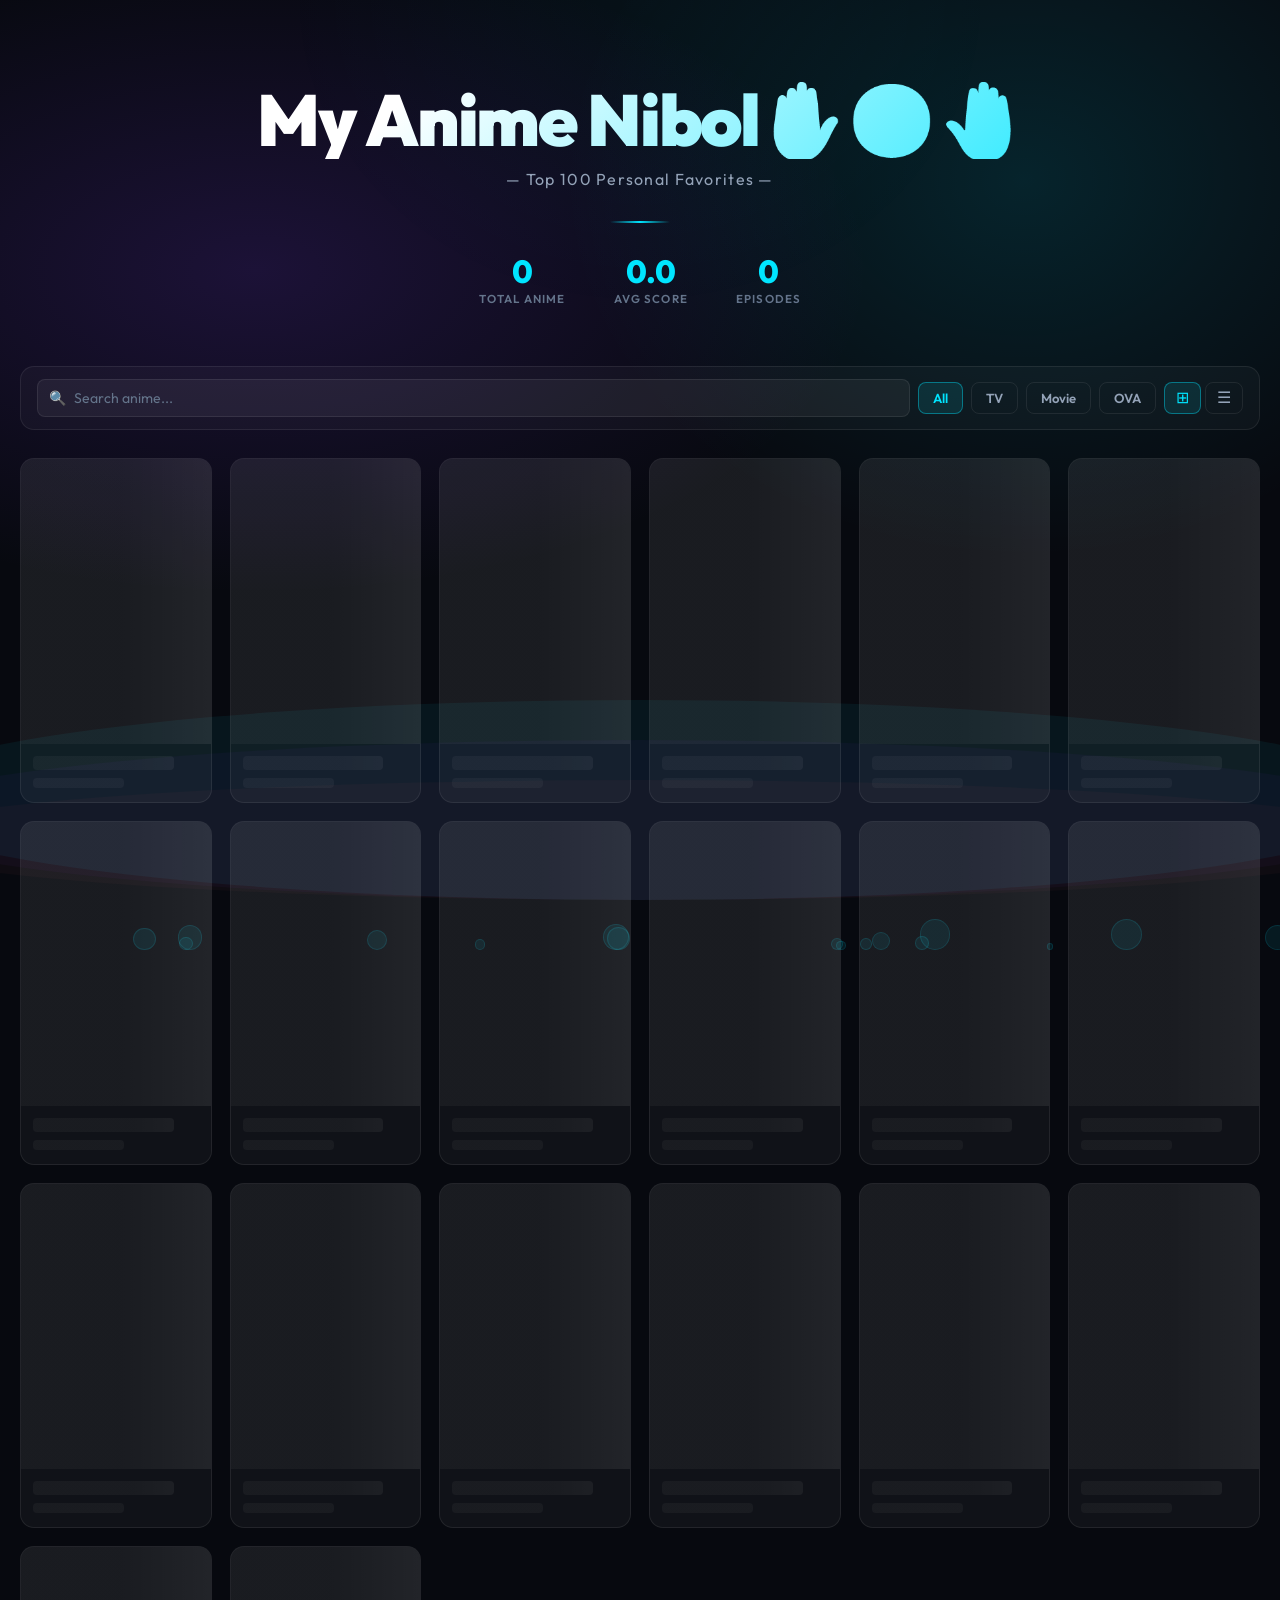
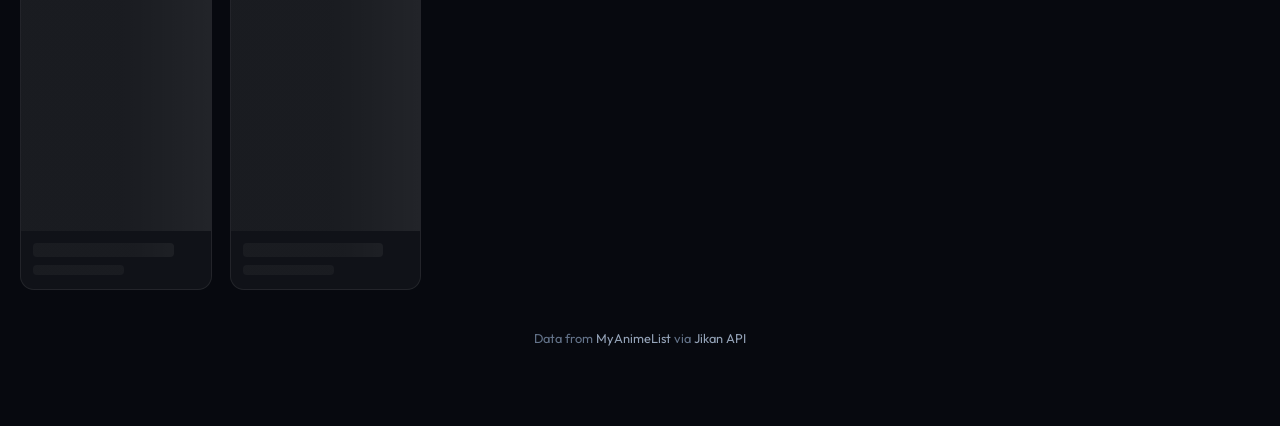
==== commit ed45a5c2: "fix anime" ====
--- a/anime.html
+++ b/anime.html
@@ -4,8 +4,8 @@
 <head>
   <meta charset="UTF-8">
   <meta name="viewport" content="width=device-width, initial-scale=1.0">
-  <title>My Anime Nibol | Ocean Collection</title>
-  <meta name="description" content="Personal top 100 anime collection with an ocean-themed design. Curated list featuring the best anime series and movies.">
+  <title>My Anime Nibol | Top 100</title>
+  <meta name="description" content="Personal top 100 anime collection. Curated list featuring the best anime series and movies.">
   <link rel="stylesheet" href="css/anime.css">
   <link href="https://fonts.googleapis.com/css2?family=Outfit:wght@300;400;500;600;700;800;900&family=DM+Sans:wght@300;400;500;600&display=swap" rel="stylesheet">
 </head>
@@ -15,7 +15,7 @@
   <div class="cursor-dot" id="cursorDot"></div>
   <div class="cursor-ring" id="cursorRing"></div>
 
-  <!-- Ocean Background -->
+  <!-- Background -->
   <div class="ocean-bg">
     <div class="wave wave-1"></div>
     <div class="wave wave-2"></div>
@@ -27,7 +27,7 @@
   <div class="main-content">
     <!-- Hero -->
     <section class="hero" id="heroSection">
-      <h1 class="hero-title">🌊 My Anime Nibol</h1>
+      <h1 class="hero-title"> My Anime Nibol✋😐🤚</h1>
       <p class="hero-subtitle">— Top 100 Personal Favorites —</p>
       <div class="hero-divider"></div>
       <div class="hero-stats">
--- a/css/anime.css
+++ b/css/anime.css
@@ -1,68 +1,51 @@
-@import url('https://fonts.googleapis.com/css2?family=Outfit:wght@300;400;500;600;700;800;900&family=Noto+Serif+JP:wght@400;700&display=swap');
+@import url('https://fonts.googleapis.com/css2?family=Outfit:wght@300;400;500;600;700;800;900&family=DM+Sans:wght@300;400;500;600&display=swap');
+
+/* ===== RESET ===== */
+*, *::before, *::after { margin: 0; padding: 0; box-sizing: border-box; }
 
 /* ===== CUSTOM CURSOR ===== */
-*, *::before, *::after { margin: 0; padding: 0; box-sizing: border-box; cursor: none !important; }
+body.cursor-visible * { cursor: none !important; }
 
 .cursor-dot {
   position: fixed;
-  width: 8px;
-  height: 8px;
+  width: 8px; height: 8px;
   background: #00e5ff;
   border-radius: 50%;
   pointer-events: none;
   z-index: 99999;
   transform: translate(-50%, -50%);
-  transition: width 0.2s, height 0.2s, background 0.2s, opacity 0.2s;
-  mix-blend-mode: difference;
-}
+  transition: width 0.15s, height 0.15s, background 0.15s;
+  opacity: 0;
+}
+body.cursor-visible .cursor-dot { opacity: 1; }
 
 .cursor-ring {
   position: fixed;
-  width: 36px;
-  height: 36px;
-  border: 2px solid rgba(0, 229, 255, 0.6);
+  width: 36px; height: 36px;
+  border: 2px solid rgba(0, 229, 255, 0.55);
   border-radius: 50%;
   pointer-events: none;
   z-index: 99998;
   transform: translate(-50%, -50%);
-  transition: width 0.35s cubic-bezier(.23,1,.32,1),
-              height 0.35s cubic-bezier(.23,1,.32,1),
-              border-color 0.35s,
-              background 0.35s;
-}
-
-.cursor-dot.hovering {
-  width: 12px;
-  height: 12px;
-  background: #ff6b6b;
-}
-
-.cursor-ring.hovering {
-  width: 56px;
-  height: 56px;
-  border-color: rgba(255, 107, 107, 0.5);
-  background: rgba(255, 107, 107, 0.05);
-}
-
-.cursor-dot.clicking {
-  width: 4px;
-  height: 4px;
-  background: #ffe066;
-}
-
-.cursor-ring.clicking {
-  width: 28px;
-  height: 28px;
-  border-color: #ffe066;
-  background: rgba(255, 224, 102, 0.08);
-}
-
-/* ===== ROOT & BODY ===== */
+  transition: width 0.3s cubic-bezier(.23,1,.32,1), height 0.3s cubic-bezier(.23,1,.32,1), border-color 0.3s, background 0.3s;
+  opacity: 0;
+}
+body.cursor-visible .cursor-ring { opacity: 1; }
+
+body.cursor-hover .cursor-dot  { width: 12px; height: 12px; background: #ff6b6b; }
+body.cursor-hover .cursor-ring { width: 52px; height: 52px; border-color: rgba(255,107,107,0.45); background: rgba(255,107,107,0.05); }
+body.cursor-card  .cursor-dot  { width: 10px; height: 10px; background: #ffe066; }
+body.cursor-card  .cursor-ring { width: 60px; height: 60px; border-color: rgba(255,224,102,0.4); }
+body.cursor-click .cursor-dot  { width: 4px; height: 4px; }
+body.cursor-click .cursor-ring { width: 28px; height: 28px; }
+
+/* ===== ROOT VARIABLES ===== */
 :root {
   --bg: #07090f;
-  --surface: #0d1117;
-  --surface2: #111827;
-  --border: rgba(255,255,255,0.07);
+  --surface: rgba(255,255,255,0.04);
+  --surface-hover: rgba(255,255,255,0.07);
+  --border: rgba(255,255,255,0.08);
+  --border-hover: rgba(0,229,255,0.3);
   --accent: #00e5ff;
   --accent2: #7c3aed;
   --accent3: #ff6b6b;
@@ -70,15 +53,13 @@
   --text: #e2e8f0;
   --muted: #64748b;
   --muted2: #94a3b8;
-  --ongoing: #22d3ee;
-  --completed: #4ade80;
-  --upcoming: #f59e0b;
-  --radius: 16px;
-  --radius-sm: 10px;
-  --shadow: 0 0 0 1px rgba(255,255,255,0.05), 0 20px 60px rgba(0,0,0,0.6);
-  --glow: 0 0 20px rgba(0, 229, 255, 0.15);
-}
-
+  --radius: 14px;
+  --radius-sm: 8px;
+  --shadow: 0 4px 24px rgba(0,0,0,0.5);
+}
+
+/* ===== BODY ===== */
+html { scroll-behavior: smooth; }
 body {
   font-family: 'Outfit', sans-serif;
   background: var(--bg);
@@ -87,421 +68,333 @@
   overflow-x: hidden;
 }
 
-/* ===== NOISE TEXTURE OVERLAY ===== */
-body::before {
-  content: '';
+/* ===== OCEAN BACKGROUND ===== */
+.ocean-bg {
   position: fixed;
   inset: 0;
-  background-image: url("data:image/svg+xml,%3Csvg viewBox='0 0 256 256' xmlns='http://www.w3.org/2000/svg'%3E%3Cfilter id='noise'%3E%3CfeTurbulence type='fractalNoise' baseFrequency='0.9' numOctaves='4' stitchTiles='stitch'/%3E%3C/filter%3E%3Crect width='100%25' height='100%25' filter='url(%23noise)' opacity='0.04'/%3E%3C/svg%3E");
+  z-index: 0;
+  overflow: hidden;
+  background: radial-gradient(ellipse 80% 60% at 20% 30%, rgba(124,58,237,0.18) 0%, transparent 60%),
+              radial-gradient(ellipse 60% 70% at 80% 20%, rgba(0,229,255,0.12) 0%, transparent 60%),
+              var(--bg);
+}
+
+.wave {
+  position: absolute;
+  bottom: 0;
+  left: -10%;
+  width: 120%;
+  height: 200px;
+  border-radius: 50%;
+  opacity: 0.06;
+}
+.wave-1 { background: var(--accent); animation: wave 12s ease-in-out infinite; }
+.wave-2 { background: var(--accent2); animation: wave 16s ease-in-out infinite reverse; height: 160px; opacity: 0.04; }
+.wave-3 { background: var(--accent3); animation: wave 20s ease-in-out infinite; height: 120px; opacity: 0.03; }
+
+@keyframes wave {
+  0%, 100% { transform: translateX(0) scaleY(1); }
+  50% { transform: translateX(3%) scaleY(1.1); }
+}
+
+.light-rays {
+  position: fixed;
+  inset: 0;
+  z-index: 0;
+  background: radial-gradient(ellipse 40% 50% at 50% 0%, rgba(0,229,255,0.04) 0%, transparent 70%);
   pointer-events: none;
-  z-index: 9999;
-  opacity: 0.4;
+}
+
+/* ===== BUBBLES ===== */
+.bubble {
+  position: fixed;
+  border-radius: 50%;
+  background: rgba(0, 229, 255, 0.08);
+  border: 1px solid rgba(0, 229, 255, 0.12);
+  bottom: -50px;
+  animation: bubbleRise linear infinite;
+  pointer-events: none;
+  z-index: 0;
+}
+@keyframes bubbleRise {
+  0% { transform: translateY(0) translateX(0); opacity: 0; }
+  10% { opacity: 1; }
+  90% { opacity: 0.5; }
+  100% { transform: translateY(-110vh) translateX(20px); opacity: 0; }
+}
+
+/* ===== MAIN CONTENT ===== */
+.main-content {
+  position: relative;
+  z-index: 2;
+  max-width: 1400px;
+  margin: 0 auto;
+  padding: 0 20px 80px;
 }
 
 /* ===== HERO ===== */
 .hero {
-  position: relative;
-  min-height: 420px;
-  display: flex;
-  align-items: center;
-  justify-content: center;
   text-align: center;
-  overflow: hidden;
-  padding: 60px 20px 100px;
-}
-
-.hero-bg {
-  position: absolute;
-  inset: 0;
-  background:
-    radial-gradient(ellipse 80% 60% at 20% 40%, rgba(124,58,237,0.3) 0%, transparent 60%),
-    radial-gradient(ellipse 60% 80% at 80% 30%, rgba(0,229,255,0.2) 0%, transparent 60%),
-    radial-gradient(ellipse 40% 40% at 50% 100%, rgba(255,107,107,0.1) 0%, transparent 60%),
-    var(--bg);
-  z-index: 0;
-}
-
-.hero-grid {
-  position: absolute;
-  inset: 0;
-  background-image:
-    linear-gradient(rgba(255,255,255,0.03) 1px, transparent 1px),
-    linear-gradient(90deg, rgba(255,255,255,0.03) 1px, transparent 1px);
-  background-size: 40px 40px;
-  mask-image: radial-gradient(ellipse 80% 80% at 50% 50%, black 30%, transparent 100%);
-  z-index: 0;
-}
-
-.hero-orb {
-  position: absolute;
-  border-radius: 50%;
-  filter: blur(60px);
-  opacity: 0.5;
-  animation: float 8s ease-in-out infinite;
-  z-index: 0;
-}
-
-.hero-orb-1 {
-  width: 300px; height: 300px;
-  background: var(--accent2);
-  top: -80px; left: -60px;
-  animation-delay: 0s;
-}
-
-.hero-orb-2 {
-  width: 200px; height: 200px;
-  background: var(--accent);
-  top: 40px; right: -40px;
-  animation-delay: -3s;
-}
-
-.hero-orb-3 {
-  width: 150px; height: 150px;
-  background: var(--accent3);
-  bottom: 20px; left: 40%;
-  animation-delay: -5s;
-}
-
-@keyframes float {
-  0%, 100% { transform: translateY(0) scale(1); }
-  50% { transform: translateY(-20px) scale(1.05); }
-}
-
-.hero-content {
-  position: relative;
-  z-index: 1;
-}
-
-.hero-badge {
-  display: inline-flex;
-  align-items: center;
-  gap: 6px;
-  background: rgba(255,255,255,0.06);
-  border: 1px solid rgba(255,255,255,0.1);
-  border-radius: 50px;
-  padding: 6px 16px;
-  font-size: 0.78rem;
-  font-weight: 600;
-  letter-spacing: 0.08em;
-  text-transform: uppercase;
-  color: var(--accent);
-  margin-bottom: 20px;
-  backdrop-filter: blur(10px);
+  padding: 80px 20px 60px;
 }
 
 .hero-title {
-  font-size: clamp(2.8rem, 7vw, 5.5rem);
+  font-size: clamp(2.4rem, 6vw, 4.5rem);
   font-weight: 900;
-  line-height: 1.05;
   letter-spacing: -0.03em;
-  margin-bottom: 16px;
-}
-
-.hero-title .word-1 { color: var(--text); }
-.hero-title .word-2 {
-  background: linear-gradient(135deg, var(--accent), var(--accent2));
+  line-height: 1.1;
+  margin-bottom: 10px;
+  background: linear-gradient(135deg, #fff 30%, var(--accent) 100%);
   -webkit-background-clip: text;
   -webkit-text-fill-color: transparent;
   background-clip: text;
 }
 
-.hero-sub {
+.hero-subtitle {
+  font-size: 1rem;
   color: var(--muted2);
-  font-size: 1.05rem;
   font-weight: 400;
-  max-width: 400px;
-  margin: 0 auto;
-  line-height: 1.6;
-}
-
-.hero-wave {
+  letter-spacing: 0.08em;
+  margin-bottom: 32px;
+}
+
+.hero-divider {
+  width: 60px;
+  height: 2px;
+  background: linear-gradient(90deg, transparent, var(--accent), transparent);
+  margin: 0 auto 32px;
+}
+
+.hero-stats {
+  display: flex;
+  justify-content: center;
+  gap: 48px;
+  flex-wrap: wrap;
+}
+
+.stat-item {
+  display: flex;
+  flex-direction: column;
+  align-items: center;
+  gap: 4px;
+}
+
+.stat-number {
+  font-size: 2rem;
+  font-weight: 800;
+  color: var(--accent);
+  line-height: 1;
+  font-variant-numeric: tabular-nums;
+}
+
+.stat-label {
+  font-size: 0.72rem;
+  color: var(--muted);
+  letter-spacing: 0.1em;
+  text-transform: uppercase;
+  font-weight: 600;
+}
+
+/* ===== CONTROLS BAR ===== */
+.controls-bar {
+  display: flex;
+  align-items: center;
+  gap: 8px;
+  flex-wrap: wrap;
+  margin-bottom: 28px;
+  background: rgba(255,255,255,0.03);
+  border: 1px solid var(--border);
+  border-radius: var(--radius);
+  padding: 12px 16px;
+}
+
+.search-container {
+  position: relative;
+  flex: 1;
+  min-width: 160px;
+}
+
+.search-icon {
   position: absolute;
-  bottom: 0;
-  left: 0;
-  right: 0;
-  height: 80px;
-  z-index: 1;
-}
-
-/* ===== SCROLL INDICATOR ===== */
-.scroll-indicator {
-  position: absolute;
-  bottom: 90px;
-  left: 50%;
-  transform: translateX(-50%);
-  display: flex;
-  flex-direction: column;
-  align-items: center;
-  gap: 6px;
-  z-index: 2;
-  opacity: 0.4;
-  animation: scrollBounce 2.5s ease-in-out infinite;
-}
-
-.scroll-indicator span {
-  font-size: 0.68rem;
-  letter-spacing: 0.15em;
-  text-transform: uppercase;
+  left: 12px;
+  top: 50%;
+  transform: translateY(-50%);
+  font-size: 14px;
+  pointer-events: none;
+}
+
+.search-input {
+  width: 100%;
+  padding: 9px 12px 9px 36px;
+  background: rgba(255,255,255,0.05);
+  border: 1px solid var(--border);
+  border-radius: var(--radius-sm);
+  color: var(--text);
+  font-family: 'Outfit', sans-serif;
+  font-size: 0.88rem;
+  outline: none;
+  transition: border-color 0.25s, box-shadow 0.25s;
+}
+.search-input::placeholder { color: var(--muted); }
+.search-input:focus {
+  border-color: var(--accent);
+  box-shadow: 0 0 0 3px rgba(0,229,255,0.08);
+}
+
+.filter-btn {
+  padding: 7px 14px;
+  border-radius: var(--radius-sm);
+  border: 1px solid var(--border);
+  background: transparent;
   color: var(--muted2);
-}
-
-.scroll-arrow {
-  width: 20px;
-  height: 20px;
-  border-right: 2px solid var(--muted2);
-  border-bottom: 2px solid var(--muted2);
-  transform: rotate(45deg);
-}
-
-@keyframes scrollBounce {
-  0%, 100% { transform: translateX(-50%) translateY(0); }
-  50% { transform: translateX(-50%) translateY(6px); }
-}
-
-/* ===== CONTAINER ===== */
-.container {
-  max-width: 960px;
-  margin: 0 auto;
-  padding: 0 20px 80px;
-  position: relative;
-  z-index: 2;
-}
-
-/* ===== STATS BAR ===== */
-.stats-bar {
-  display: flex;
-  gap: 12px;
-  margin-bottom: 24px;
-  flex-wrap: wrap;
-}
-
-.stat-pill {
-  display: flex;
-  align-items: center;
-  gap: 8px;
-  background: var(--surface);
-  border: 1px solid var(--border);
-  border-radius: 50px;
-  padding: 8px 16px;
+  font-family: 'Outfit', sans-serif;
   font-size: 0.82rem;
   font-weight: 600;
+  transition: all 0.2s;
+  white-space: nowrap;
+}
+.filter-btn:hover { border-color: var(--border-hover); color: var(--accent); }
+.filter-btn.active {
+  background: rgba(0,229,255,0.1);
+  border-color: rgba(0,229,255,0.4);
+  color: var(--accent);
+}
+
+.view-toggle {
+  display: flex;
+  gap: 4px;
+  margin-left: auto;
+}
+
+.view-btn {
+  padding: 7px 11px;
+  border-radius: var(--radius-sm);
+  border: 1px solid var(--border);
+  background: transparent;
   color: var(--muted2);
-  transition: border-color 0.3s;
-}
-
-.stat-pill:hover { border-color: rgba(0,229,255,0.3); }
-
-.stat-pill .dot {
-  width: 8px; height: 8px;
+  font-size: 1rem;
+  transition: all 0.2s;
+  line-height: 1;
+}
+.view-btn:hover { border-color: var(--border-hover); color: var(--accent); }
+.view-btn.active {
+  background: rgba(0,229,255,0.1);
+  border-color: rgba(0,229,255,0.4);
+  color: var(--accent);
+}
+
+/* ===== LOADING ===== */
+.loading-container {
+  grid-column: 1 / -1;
+  display: flex;
+  flex-direction: column;
+  align-items: center;
+  justify-content: center;
+  padding: 100px 20px;
+  gap: 20px;
+}
+
+.loading-spinner {
+  width: 44px; height: 44px;
+  border: 3px solid rgba(0,229,255,0.15);
+  border-top-color: var(--accent);
   border-radius: 50%;
-}
-.dot-total { background: var(--accent); }
-.dot-completed { background: var(--completed); }
-.dot-ongoing { background: var(--ongoing); animation: pulse 2s infinite; }
-
-@keyframes pulse {
-  0%, 100% { opacity: 1; box-shadow: 0 0 0 0 rgba(34,211,238,0.4); }
-  50% { opacity: 0.8; box-shadow: 0 0 0 5px rgba(34,211,238,0); }
-}
-
-/* ===== FILTER BOX ===== */
-.filter-box {
-  background: var(--surface);
-  border: 1px solid var(--border);
-  border-radius: 20px;
-  padding: 20px;
-  margin-bottom: 28px;
-  box-shadow: var(--shadow);
-  position: relative;
+  animation: spin 0.9s linear infinite;
+}
+@keyframes spin { to { transform: rotate(360deg); } }
+
+.loading-text {
+  font-size: 0.9rem;
+  color: var(--muted2);
+  font-weight: 500;
+  letter-spacing: 0.02em;
+}
+
+.loading-progress {
+  width: 220px;
+  height: 3px;
+  background: rgba(255,255,255,0.07);
+  border-radius: 99px;
   overflow: hidden;
 }
-
-.filter-box::before {
-  content: '';
-  position: absolute;
-  top: 0; left: 0; right: 0;
-  height: 1px;
-  background: linear-gradient(90deg, transparent, var(--accent), transparent);
-  opacity: 0.4;
-}
-
-.search-wrap {
-  position: relative;
-  margin-bottom: 18px;
-}
-
-.search-icon {
-  position: absolute;
-  left: 16px;
-  top: 50%;
-  transform: translateY(-50%);
-  width: 18px; height: 18px;
-  color: var(--muted);
-  pointer-events: none;
-  transition: color 0.3s;
-}
-
-.search-input {
-  width: 100%;
-  padding: 14px 16px 14px 48px;
-  border-radius: var(--radius-sm);
-  border: 1.5px solid rgba(255,255,255,0.08);
-  background: rgba(255,255,255,0.04);
-  font-family: 'Outfit', sans-serif;
-  font-size: 0.98rem;
-  font-weight: 400;
-  color: var(--text);
-  outline: none;
-  transition: border-color 0.3s, box-shadow 0.3s, background 0.3s;
-}
-
-.search-input::placeholder { color: var(--muted); }
-
-.search-input:focus {
-  border-color: var(--accent);
-  background: rgba(0,229,255,0.04);
-  box-shadow: 0 0 0 3px rgba(0,229,255,0.08), var(--glow);
-}
-
-.search-input:focus ~ .search-icon { color: var(--accent); }
-
-.filter-section { margin-bottom: 12px; }
-
-.filter-label {
-  display: block;
-  font-size: 0.65rem;
-  font-weight: 700;
-  letter-spacing: 0.12em;
-  text-transform: uppercase;
-  color: var(--muted);
-  margin-bottom: 8px;
-}
-
-.filter-tags {
-  display: flex;
-  flex-wrap: wrap;
-  gap: 6px;
-}
-
-.filter-tag {
-  padding: 5px 14px;
-  border-radius: 50px;
-  border: 1px solid rgba(255,255,255,0.08);
-  font-family: 'Outfit', sans-serif;
-  font-size: 0.78rem;
-  font-weight: 600;
-  background: rgba(255,255,255,0.04);
-  color: var(--muted2);
-  transition: all 0.25s;
-  position: relative;
-  overflow: hidden;
-}
-
-.filter-tag::before {
-  content: '';
-  position: absolute;
-  inset: 0;
-  background: var(--accent);
-  opacity: 0;
-  transition: opacity 0.25s;
-}
-
-.filter-tag:hover {
-  border-color: rgba(0,229,255,0.3);
-  color: var(--accent);
-}
-
-.filter-tag.active {
-  background: rgba(0,229,255,0.12);
-  border-color: rgba(0,229,255,0.5);
-  color: var(--accent);
-  box-shadow: 0 0 12px rgba(0,229,255,0.1);
-}
-
-.filter-tag.active-status {
-  background: rgba(74,222,128,0.12);
-  border-color: rgba(74,222,128,0.5);
-  color: var(--completed);
-  box-shadow: 0 0 12px rgba(74,222,128,0.1);
-}
-
-.filter-tag.active-sort {
-  background: rgba(124,58,237,0.15);
-  border-color: rgba(124,58,237,0.5);
-  color: #a78bfa;
-  box-shadow: 0 0 12px rgba(124,58,237,0.1);
-}
-
-.filter-row {
-  display: flex;
-  flex-wrap: wrap;
-  gap: 16px;
-  align-items: flex-start;
-}
-
-/* ===== RESULT COUNT ===== */
-.result-count {
-  display: flex;
-  align-items: center;
-  gap: 10px;
-  font-size: 0.85rem;
-  color: var(--muted);
-  font-weight: 500;
-  margin-bottom: 20px;
-  padding-left: 2px;
-}
-
-.result-count strong {
-  color: var(--accent);
-  font-weight: 700;
-}
-
-.result-line {
-  flex: 1;
-  height: 1px;
-  background: linear-gradient(90deg, var(--border), transparent);
-}
-
-/* ===== ANIME LIST ===== */
-.anime-list {
-  display: flex;
-  flex-direction: column;
-  gap: 12px;
-}
-
-/* ===== ANIME CARD ===== */
+.loading-progress-bar {
+  height: 100%;
+  background: linear-gradient(90deg, var(--accent2), var(--accent));
+  border-radius: 99px;
+  width: 0%;
+  transition: width 0.3s ease;
+}
+
+/* ===== ANIME GRID ===== */
+.anime-grid-container { width: 100%; }
+
+.anime-grid {
+  display: grid;
+  grid-template-columns: repeat(auto-fill, minmax(180px, 1fr));
+  gap: 18px;
+}
+
+/* ===== ANIME CARD (Grid) ===== */
 .anime-card {
   background: var(--surface);
   border: 1px solid var(--border);
   border-radius: var(--radius);
   overflow: hidden;
-  display: flex;
   position: relative;
-  transition: transform 0.4s cubic-bezier(.23,1,.32,1), box-shadow 0.4s, border-color 0.4s;
+  transition: transform 0.35s cubic-bezier(.23,1,.32,1), box-shadow 0.35s, border-color 0.35s;
   animation: cardIn 0.4s ease both;
 }
 
 @keyframes cardIn {
-  from { opacity: 0; transform: translateY(16px); }
-  to { opacity: 1; transform: translateY(0); }
+  from { opacity: 0; transform: translateY(14px); }
+  to   { opacity: 1; transform: translateY(0); }
 }
 
 .anime-card:hover {
-  transform: translateY(-4px) scale(1.005);
-  border-color: rgba(0,229,255,0.2);
-  box-shadow: 0 0 0 1px rgba(0,229,255,0.08), 0 24px 60px rgba(0,0,0,0.5), 0 0 40px rgba(0,229,255,0.04);
-}
-
-/* Rank badge */
+  transform: translateY(-6px);
+  border-color: rgba(0,229,255,0.25);
+  box-shadow: 0 20px 50px rgba(0,0,0,0.6), 0 0 30px rgba(0,229,255,0.06);
+}
+
+.card-image {
+  position: relative;
+  width: 100%;
+  aspect-ratio: 2/3;
+  overflow: hidden;
+}
+
+.card-image img {
+  width: 100%;
+  height: 100%;
+  object-fit: cover;
+  display: block;
+  transition: transform 0.5s cubic-bezier(.23,1,.32,1), filter 0.35s;
+  filter: brightness(0.88) saturate(1.1);
+}
+
+.anime-card:hover .card-image img {
+  transform: scale(1.07);
+  filter: brightness(1) saturate(1.25);
+}
+
+.card-image-overlay {
+  position: absolute;
+  inset: 0;
+  background: linear-gradient(to top, rgba(7,9,15,0.95) 0%, rgba(7,9,15,0.3) 50%, transparent 100%);
+  pointer-events: none;
+}
+
+/* Rank Badge */
 .rank-badge {
   position: absolute;
-  top: 10px;
-  left: 10px;
+  top: 9px;
+  left: 9px;
   z-index: 2;
-  width: 28px;
+  min-width: 28px;
   height: 28px;
-  border-radius: 8px;
-  background: rgba(0,0,0,0.7);
+  padding: 0 6px;
+  border-radius: 7px;
+  background: rgba(7,9,15,0.75);
   backdrop-filter: blur(8px);
   border: 1px solid rgba(255,255,255,0.1);
   font-size: 0.7rem;
@@ -512,223 +405,426 @@
   justify-content: center;
 }
 
-.rank-badge.rank-gold { border-color: rgba(255,224,102,0.5); color: var(--gold); }
-.rank-badge.rank-silver { border-color: rgba(148,163,184,0.5); color: #94a3b8; }
-.rank-badge.rank-bronze { border-color: rgba(251,146,60,0.4); color: #fb923c; }
-
-/* Image */
-.anime-img-wrap {
+.rank-1 { border-color: rgba(255,224,102,0.6); color: var(--gold); box-shadow: 0 0 10px rgba(255,224,102,0.2); }
+.rank-2 { border-color: rgba(148,163,184,0.5); color: #c0ccd9; }
+.rank-3 { border-color: rgba(251,146,60,0.5); color: #fb923c; }
+.rank-top10 { border-color: rgba(0,229,255,0.35); color: var(--accent); }
+
+/* Score Badge */
+.score-badge {
+  position: absolute;
+  bottom: 50px;
+  right: 9px;
+  z-index: 2;
+  display: flex;
+  align-items: center;
+  gap: 3px;
+  background: rgba(7,9,15,0.7);
+  backdrop-filter: blur(6px);
+  border: 1px solid rgba(255,255,255,0.1);
+  border-radius: 6px;
+  padding: 3px 7px;
+  font-size: 0.72rem;
+  font-weight: 700;
+}
+
+.star { color: var(--gold); }
+.score-value { color: var(--text); }
+
+/* Card Info */
+.card-info {
+  padding: 12px 12px 14px;
+}
+
+.card-title {
+  font-size: 0.84rem;
+  font-weight: 700;
+  color: var(--text);
+  line-height: 1.35;
+  display: -webkit-box;
+  -webkit-line-clamp: 2;
+  line-clamp: 2;
+  -webkit-box-orient: vertical;
   overflow: hidden;
+  margin-bottom: 8px;
+  transition: color 0.2s;
+}
+.anime-card:hover .card-title { color: var(--accent); }
+
+.card-meta {
+  display: flex;
+  flex-wrap: wrap;
+  align-items: center;
+  gap: 4px;
+}
+
+.meta-tag {
+  font-size: 0.65rem;
+  font-weight: 600;
+  padding: 2px 8px;
+  border-radius: 4px;
+  background: rgba(255,255,255,0.06);
+  border: 1px solid rgba(255,255,255,0.08);
+  color: var(--muted2);
+  letter-spacing: 0.03em;
+}
+
+.type-tag {
+  background: rgba(0,229,255,0.08);
+  border-color: rgba(0,229,255,0.2);
+  color: var(--accent);
+}
+
+.meta-episodes {
+  font-size: 0.65rem;
+  color: var(--muted);
+  margin-left: auto;
+  font-weight: 500;
+}
+
+/* ===== LIST VIEW ===== */
+.anime-grid.list-view {
+  grid-template-columns: 1fr;
+  gap: 10px;
+}
+
+.anime-grid.list-view .anime-card {
+  display: flex;
+  flex-direction: row;
+}
+
+.anime-grid.list-view .card-image {
+  width: 80px;
   flex-shrink: 0;
-  width: 120px;
+  aspect-ratio: unset;
+  height: 110px;
+}
+
+.anime-grid.list-view .card-image-overlay {
+  background: linear-gradient(to right, transparent 60%, rgba(7,9,15,0.8));
+}
+
+.anime-grid.list-view .score-badge {
+  bottom: 8px;
+  right: 8px;
+}
+
+.anime-grid.list-view .card-info {
+  flex: 1;
+  padding: 12px 14px;
+  display: flex;
+  flex-direction: column;
+  justify-content: center;
+}
+
+.anime-grid.list-view .card-title {
+  font-size: 0.95rem;
+  -webkit-line-clamp: 1;
+  line-clamp: 1;
+  margin-bottom: 6px;
+}
+
+.anime-grid.list-view .meta-episodes { margin-left: 0; }
+
+/* ===== NO RESULTS ===== */
+.no-results {
+  grid-column: 1 / -1;
+  text-align: center;
+  padding: 80px 20px;
+}
+.no-results-icon { font-size: 3rem; margin-bottom: 16px; }
+.no-results-text { font-size: 1.1rem; font-weight: 600; color: var(--muted2); margin-bottom: 6px; }
+.no-results-sub  { font-size: 0.85rem; color: var(--muted); }
+
+/* ===== MODAL ===== */
+.modal-overlay {
+  position: fixed;
+  inset: 0;
+  background: rgba(0,0,0,0.75);
+  backdrop-filter: blur(12px);
+  z-index: 1000;
+  display: flex;
+  align-items: center;
+  justify-content: center;
+  padding: 20px;
+  opacity: 0;
+  pointer-events: none;
+  transition: opacity 0.3s;
+}
+.modal-overlay.active {
+  opacity: 1;
+  pointer-events: all;
+}
+
+.modal-content {
+  background: #0f1219;
+  border: 1px solid rgba(255,255,255,0.1);
+  border-radius: 20px;
+  width: 100%;
+  max-width: 600px;
+  max-height: 90vh;
+  overflow-y: auto;
   position: relative;
-}
-
-.anime-img {
+  box-shadow: 0 30px 80px rgba(0,0,0,0.8);
+  transform: scale(0.95);
+  transition: transform 0.3s cubic-bezier(.23,1,.32,1);
+}
+.modal-overlay.active .modal-content { transform: scale(1); }
+
+.modal-close {
+  position: absolute;
+  top: 14px;
+  right: 14px;
+  z-index: 10;
+  width: 32px; height: 32px;
+  border-radius: 50%;
+  border: 1px solid rgba(255,255,255,0.12);
+  background: rgba(0,0,0,0.5);
+  color: var(--muted2);
+  font-size: 0.85rem;
+  display: flex;
+  align-items: center;
+  justify-content: center;
+  transition: all 0.2s;
+}
+.modal-close:hover { background: rgba(255,107,107,0.2); color: var(--accent3); border-color: rgba(255,107,107,0.3); }
+
+.modal-hero {
+  position: relative;
+  height: 240px;
+  overflow: hidden;
+  border-radius: 20px 20px 0 0;
+}
+.modal-hero img {
   width: 100%;
   height: 100%;
   object-fit: cover;
-  display: block;
-  transition: transform 0.6s cubic-bezier(.23,1,.32,1), filter 0.4s;
-  filter: brightness(0.9) saturate(1.1);
-}
-
-.anime-card:hover .anime-img {
-  transform: scale(1.1);
-  filter: brightness(1) saturate(1.3);
-}
-
-/* Image shimmer overlay */
-.anime-img-wrap::after {
-  content: '';
+  filter: brightness(0.6) saturate(1.2);
+}
+.modal-hero-overlay {
   position: absolute;
   inset: 0;
-  background: linear-gradient(90deg, transparent 60%, rgba(13,17,23,0.8));
+  background: linear-gradient(to top, #0f1219 0%, rgba(15,18,25,0.4) 50%, transparent 100%);
+}
+.modal-hero-info {
+  position: absolute;
+  bottom: 20px;
+  left: 20px;
+  right: 60px;
+  z-index: 2;
+}
+.modal-rank-badge {
+  font-size: 0.72rem;
+  font-weight: 700;
+  color: var(--gold);
+  letter-spacing: 0.08em;
+  margin-bottom: 6px;
+}
+.modal-title {
+  font-size: 1.4rem;
+  font-weight: 800;
+  line-height: 1.2;
+  color: #fff;
+  text-shadow: 0 2px 10px rgba(0,0,0,0.5);
+}
+.modal-title-jp {
+  font-size: 0.82rem;
+  color: rgba(255,255,255,0.5);
+  margin-top: 4px;
+}
+
+.modal-body { padding: 20px 24px 28px; }
+
+.modal-stats {
+  display: flex;
+  gap: 12px;
+  margin-bottom: 24px;
+  flex-wrap: wrap;
+}
+.modal-stat {
+  flex: 1;
+  min-width: 70px;
+  text-align: center;
+  background: rgba(255,255,255,0.04);
+  border: 1px solid var(--border);
+  border-radius: var(--radius-sm);
+  padding: 12px 8px;
+}
+.modal-stat-value {
+  display: block;
+  font-size: 1.1rem;
+  font-weight: 800;
+  color: var(--text);
+  margin-bottom: 2px;
+}
+.modal-stat-label {
+  font-size: 0.65rem;
+  color: var(--muted);
+  text-transform: uppercase;
+  letter-spacing: 0.08em;
+  font-weight: 600;
+}
+
+.modal-section-title {
+  font-size: 0.7rem;
+  font-weight: 700;
+  letter-spacing: 0.12em;
+  text-transform: uppercase;
+  color: var(--accent);
+  margin-bottom: 10px;
+}
+
+.modal-genres {
+  display: flex;
+  flex-wrap: wrap;
+  gap: 6px;
+  margin-bottom: 20px;
+}
+
+.genre-tag {
+  font-size: 0.72rem;
+  font-weight: 600;
+  padding: 4px 12px;
+  border-radius: 50px;
+  background: rgba(124,58,237,0.12);
+  border: 1px solid rgba(124,58,237,0.25);
+  color: #a78bfa;
+}
+
+.modal-synopsis {
+  font-size: 0.88rem;
+  color: rgba(255,255,255,0.65);
+  line-height: 1.75;
+  margin-bottom: 24px;
+}
+
+.modal-link {
+  display: inline-flex;
+  align-items: center;
+  gap: 6px;
+  padding: 10px 20px;
+  border-radius: var(--radius-sm);
+  background: rgba(0,229,255,0.1);
+  border: 1px solid rgba(0,229,255,0.3);
+  color: var(--accent);
+  font-size: 0.85rem;
+  font-weight: 600;
+  text-decoration: none;
+  transition: all 0.2s;
+}
+.modal-link:hover { background: rgba(0,229,255,0.18); transform: translateY(-1px); }
+
+/* ===== FOOTER ===== */
+.footer {
+  text-align: center;
+  padding: 40px 20px 0;
+  font-size: 0.8rem;
+  color: var(--muted);
+}
+.footer a { color: var(--muted2); text-decoration: none; transition: color 0.2s; }
+.footer a:hover { color: var(--accent); }
+
+/* ===== BACK TO TOP ===== */
+.back-to-top {
+  position: fixed;
+  bottom: 28px;
+  right: 28px;
+  width: 42px; height: 42px;
+  border-radius: 50%;
+  background: rgba(0,229,255,0.12);
+  border: 1px solid rgba(0,229,255,0.3);
+  color: var(--accent);
+  font-size: 1.1rem;
+  display: flex;
+  align-items: center;
+  justify-content: center;
+  z-index: 100;
+  opacity: 0;
   pointer-events: none;
-}
-
-/* Body */
-.anime-body {
-  padding: 16px 20px;
-  flex: 1;
+  transform: translateY(10px);
+  transition: all 0.3s;
+}
+.back-to-top.visible {
+  opacity: 1;
+  pointer-events: all;
+  transform: translateY(0);
+}
+.back-to-top:hover { background: rgba(0,229,255,0.2); transform: translateY(-2px); }
+
+/* ===== SKELETON LOADING ===== */
+@keyframes shimmer {
+  0%   { background-position: -400px 0; }
+  100% { background-position: 400px 0; }
+}
+
+.skeleton-card {
+  background: var(--surface);
+  border: 1px solid var(--border);
+  border-radius: var(--radius);
+  overflow: hidden;
+  animation: cardIn 0.3s ease both;
+}
+
+.skeleton-img {
+  width: 100%;
+  aspect-ratio: 2/3;
+  background: linear-gradient(90deg, rgba(255,255,255,0.04) 25%, rgba(255,255,255,0.08) 50%, rgba(255,255,255,0.04) 75%);
+  background-size: 400px 100%;
+  animation: shimmer 1.4s ease-in-out infinite;
+}
+
+.skeleton-body {
+  padding: 12px 12px 14px;
   display: flex;
   flex-direction: column;
   gap: 8px;
-  min-width: 0;
-}
-
-.anime-header {
-  display: flex;
-  justify-content: space-between;
-  align-items: flex-start;
-  gap: 10px;
-}
-
-.anime-title {
-  font-family: 'Outfit', sans-serif;
-  font-weight: 700;
-  font-size: 1.05rem;
-  color: var(--text);
-  line-height: 1.3;
-  transition: color 0.3s;
-}
-
-.anime-card:hover .anime-title { color: var(--accent); }
-
-.anime-title-jp {
-  font-family: 'Noto Serif JP', serif;
-  font-size: 0.75rem;
-  color: var(--muted);
-  font-weight: 400;
-  margin-top: 2px;
-}
-
-/* Status badge */
-.status-badge {
-  font-size: 0.65rem;
-  font-weight: 700;
-  letter-spacing: 0.06em;
-  text-transform: uppercase;
-  padding: 4px 10px;
-  border-radius: 50px;
-  white-space: nowrap;
+}
+
+.skeleton-line {
+  border-radius: 4px;
+  background: linear-gradient(90deg, rgba(255,255,255,0.04) 25%, rgba(255,255,255,0.08) 50%, rgba(255,255,255,0.04) 75%);
+  background-size: 400px 100%;
+  animation: shimmer 1.4s ease-in-out infinite;
+}
+
+.skeleton-title { height: 14px; width: 85%; animation-delay: 0.1s; }
+.skeleton-meta  { height: 10px; width: 55%; animation-delay: 0.2s; }
+
+/* list-view skeletons */
+.anime-grid.list-view .skeleton-card {
+  display: flex;
+  flex-direction: row;
+}
+.anime-grid.list-view .skeleton-img {
+  width: 80px;
   flex-shrink: 0;
-  border: 1px solid;
-}
-
-.status-Completed {
-  background: rgba(74,222,128,0.1);
-  color: var(--completed);
-  border-color: rgba(74,222,128,0.3);
-}
-
-.status-Ongoing {
-  background: rgba(34,211,238,0.1);
-  color: var(--ongoing);
-  border-color: rgba(34,211,238,0.3);
-}
-
-.status-Upcoming {
-  background: rgba(245,158,11,0.1);
-  color: var(--upcoming);
-  border-color: rgba(245,158,11,0.3);
-}
-
-/* Description */
-.anime-desc {
-  font-size: 0.84rem;
-  color: var(--muted);
-  line-height: 1.55;
-  display: -webkit-box;
-  -webkit-line-clamp: 2;
-  -webkit-box-orient: vertical;
-  overflow: hidden;
-}
-
-/* Genres */
-.anime-genres {
-  display: flex;
-  flex-wrap: wrap;
-  gap: 5px;
-}
-
-.genre-tag {
-  font-size: 0.68rem;
-  font-weight: 600;
-  padding: 2px 10px;
-  border-radius: 50px;
-  background: rgba(124,58,237,0.1);
-  border: 1px solid rgba(124,58,237,0.25);
-  color: #a78bfa;
-  letter-spacing: 0.02em;
-}
-
-/* Stats */
-.anime-stats {
-  display: flex;
-  align-items: center;
-  gap: 14px;
-  font-size: 0.82rem;
-  margin-top: auto;
-  padding-top: 4px;
-  border-top: 1px solid rgba(255,255,255,0.05);
-}
-
-.stat {
-  display: flex;
-  align-items: center;
-  gap: 5px;
-  font-weight: 600;
-}
-
-.stat-rating { color: var(--gold); }
-.stat-eps { color: var(--muted2); }
-.stat-year { color: var(--muted); }
-
-/* Rating bar */
-.rating-bar-wrap {
+  aspect-ratio: unset;
+  height: 110px;
+}
+.anime-grid.list-view .skeleton-body {
   flex: 1;
-  height: 3px;
-  background: rgba(255,255,255,0.06);
-  border-radius: 99px;
-  overflow: hidden;
-  margin-left: auto;
-}
-
-.rating-bar-fill {
-  height: 100%;
-  border-radius: 99px;
-  background: linear-gradient(90deg, var(--accent2), var(--accent));
-  transition: width 0.8s cubic-bezier(.23,1,.32,1);
-}
-
-/* ===== EMPTY STATE ===== */
-.empty-state {
-  text-align: center;
-  padding: 80px 20px;
-  color: var(--muted);
-}
-
-.empty-state .empty-icon {
-  font-size: 3rem;
-  margin-bottom: 16px;
-  display: block;
-  filter: grayscale(0.3);
-}
-
-.empty-state p {
-  font-size: 1rem;
-  font-weight: 500;
-}
-
-.empty-state small {
-  font-size: 0.82rem;
-  color: var(--muted);
-  display: block;
-  margin-top: 6px;
+  justify-content: center;
 }
 
 /* ===== SCROLLBAR ===== */
-::-webkit-scrollbar { width: 6px; }
+::-webkit-scrollbar { width: 5px; }
 ::-webkit-scrollbar-track { background: var(--bg); }
-::-webkit-scrollbar-thumb {
-  background: rgba(255,255,255,0.1);
-  border-radius: 3px;
-}
+::-webkit-scrollbar-thumb { background: rgba(255,255,255,0.1); border-radius: 3px; }
 ::-webkit-scrollbar-thumb:hover { background: rgba(0,229,255,0.3); }
 
 /* ===== RESPONSIVE ===== */
-@media (max-width: 640px) {
-  .hero-title { font-size: 2.4rem; }
-  .hero { min-height: 320px; padding-bottom: 80px; }
-  .stats-bar { gap: 8px; }
-  .anime-card { flex-direction: column; }
-  .anime-img-wrap { width: 100%; height: 200px; }
-  .anime-img-wrap::after { background: linear-gradient(0deg, rgba(13,17,23,0.9) 0%, transparent 60%); }
-  .filter-row { flex-direction: column; }
-  .rank-badge { top: 8px; left: 8px; }
-}
-
-@media (max-width: 400px) {
+@media (max-width: 768px) {
+  .main-content { padding: 0 14px 60px; }
+  .hero { padding: 60px 14px 40px; }
+  .hero-stats { gap: 32px; }
+  .anime-grid { grid-template-columns: repeat(auto-fill, minmax(140px, 1fr)); gap: 12px; }
+  .controls-bar { padding: 10px 12px; gap: 6px; }
+}
+
+@media (max-width: 480px) {
   .hero-title { font-size: 2rem; }
-}
+  .hero-stats { gap: 20px; }
+  .stat-number { font-size: 1.6rem; }
+  .anime-grid { grid-template-columns: repeat(auto-fill, minmax(130px, 1fr)); gap: 10px; }
+  .anime-grid.list-view .card-image { width: 70px; height: 95px; }
+}
